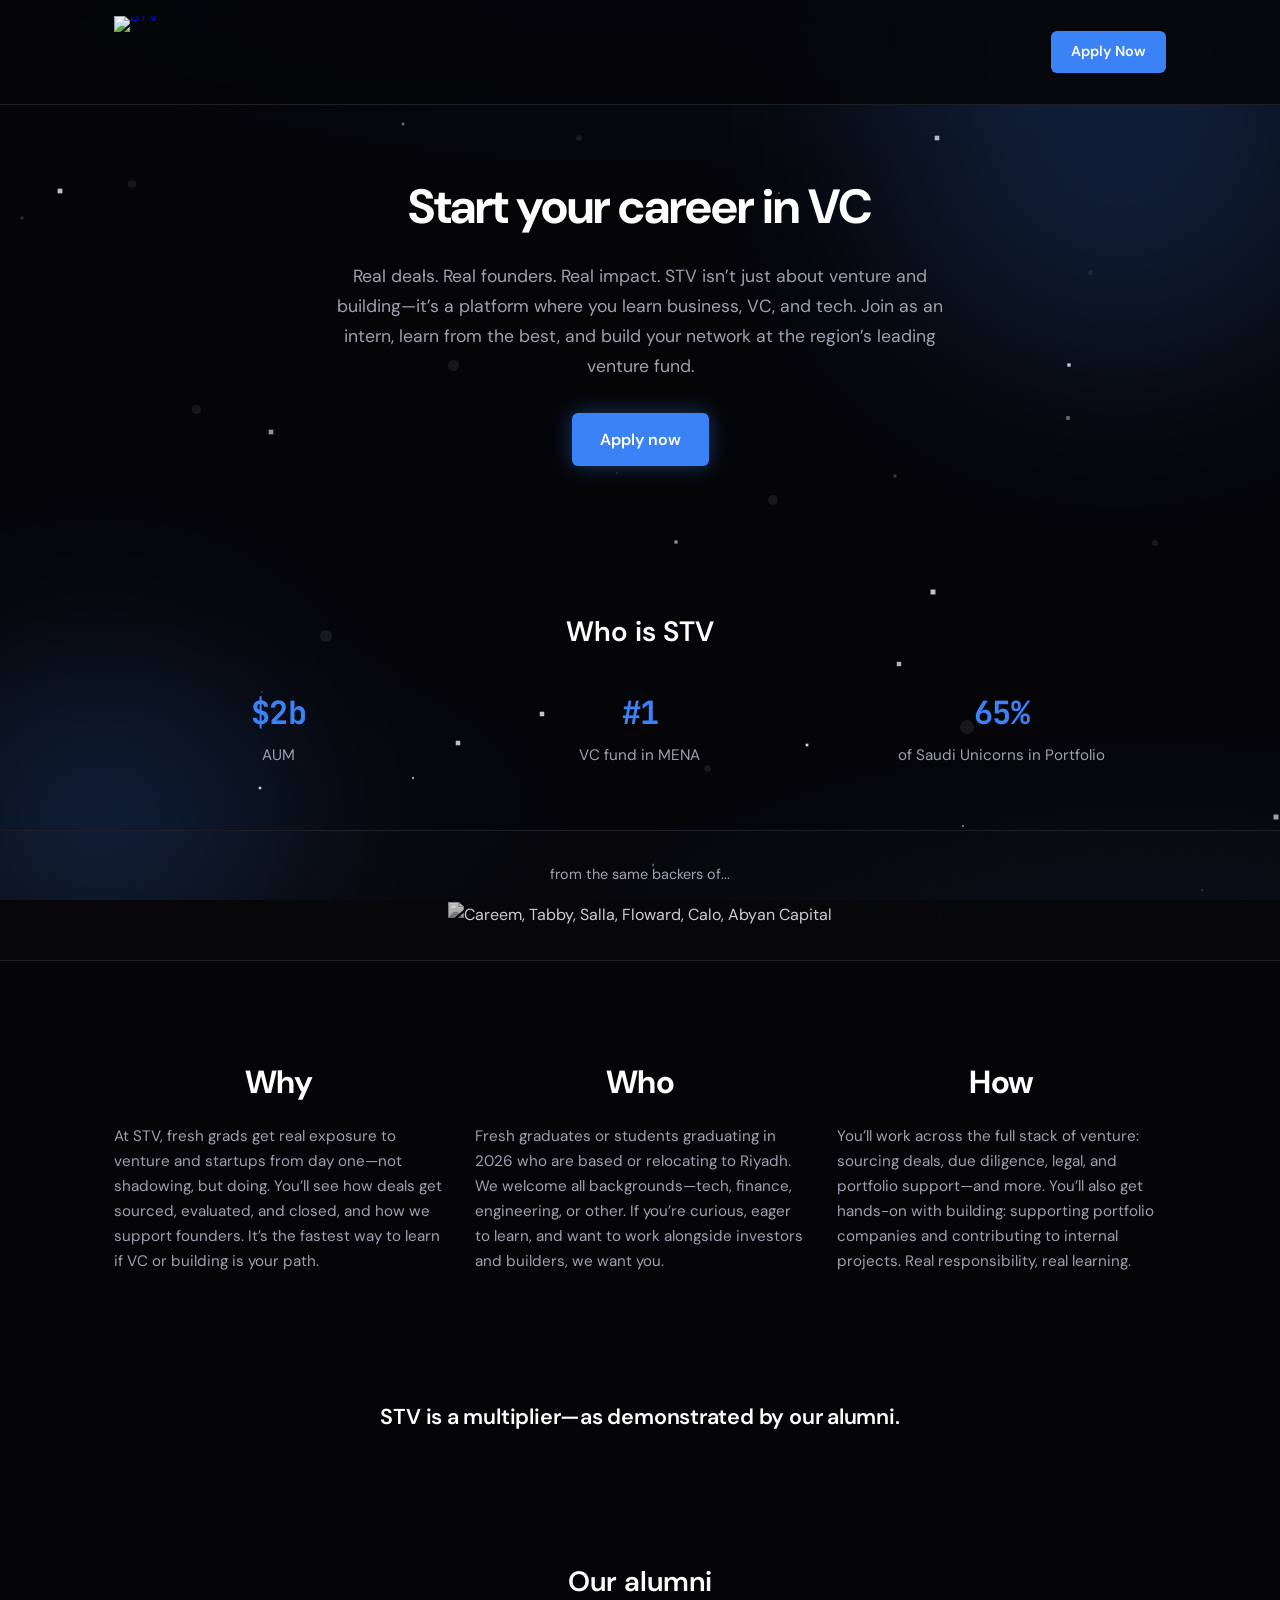
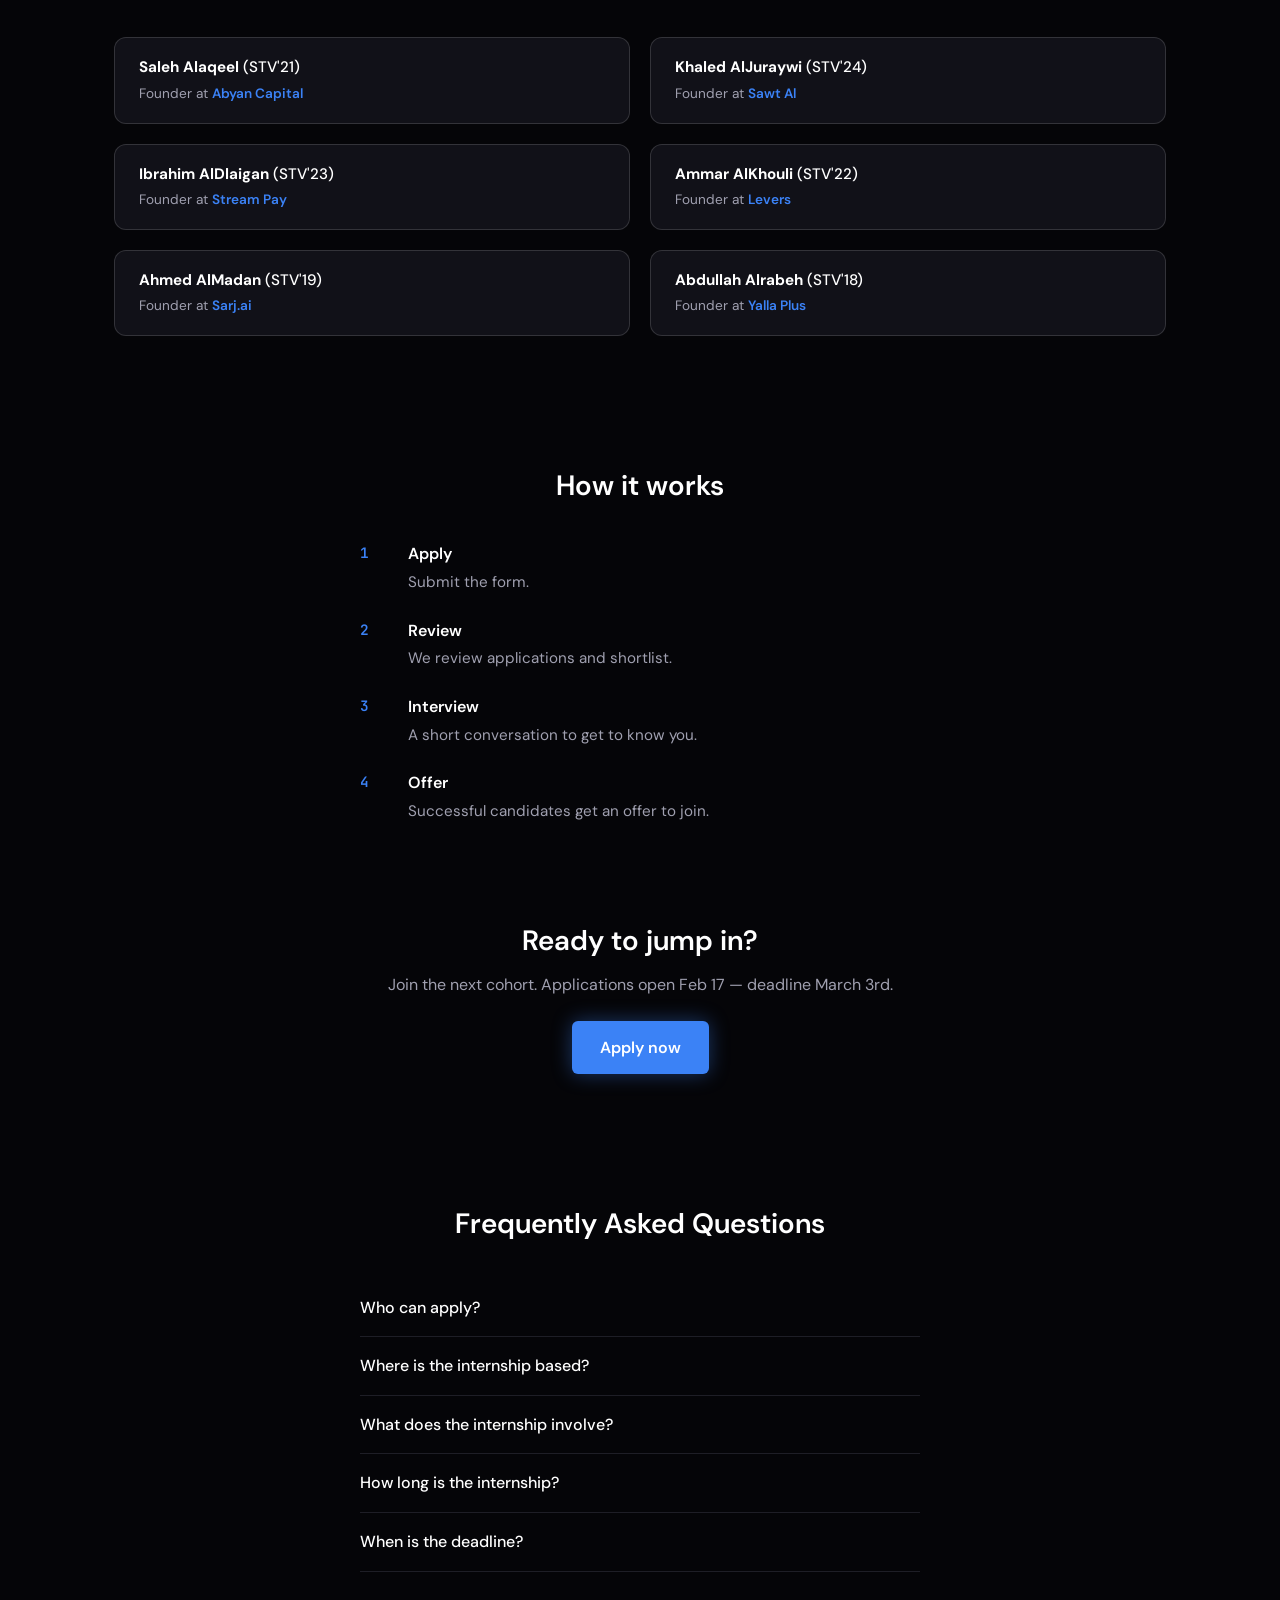
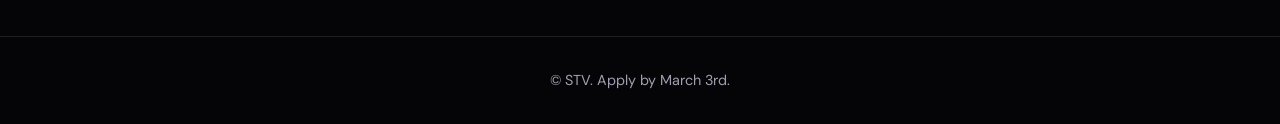
==== index.html @ 13b1a79a "Add files via upload" ====
<!DOCTYPE html>
<html lang="en">
<head>
  <meta charset="UTF-8" />
  <meta name="viewport" content="width=device-width, initial-scale=1.0" />
  <title>STV Internship | Apply Now</title>
  <link rel="preconnect" href="https://fonts.googleapis.com" />
  <link rel="preconnect" href="https://fonts.gstatic.com" crossorigin />
  <link href="https://fonts.googleapis.com/css2?family=DM+Sans:ital,opsz,wght@0,9..40,300;0,9..40,400;0,9..40,500;0,9..40,600;0,9..40,700;1,9..40,400&family=Instrument+Serif:ital@0;1&family=JetBrains+Mono:wght@400;500;600&display=swap" rel="stylesheet" />
  <link rel="stylesheet" href="styles.css" />
</head>
<body>
  <div class="bg-tech" aria-hidden="true">
    <div class="bg-stars" aria-hidden="true"></div>
    <div class="bg-gradient-shift"></div>
    <div class="bg-float" aria-hidden="true">
      <span class="bg-particle"></span>
      <span class="bg-particle"></span>
      <span class="bg-particle"></span>
      <span class="bg-particle"></span>
      <span class="bg-particle"></span>
      <span class="bg-particle"></span>
      <span class="bg-particle"></span>
      <span class="bg-particle"></span>
      <span class="bg-particle"></span>
      <span class="bg-particle"></span>
    </div>
    <div class="bg-glow bg-glow-1"></div>
    <div class="bg-glow bg-glow-2"></div>
  </div>

  <header class="header">
    <div class="container">
      <a href="/" class="logo">
        <img src="assets/logo.png" alt="STV" class="logo-img" />
      </a>
      <a href="https://docs.google.com/forms/d/1zl1nwiatsj6WW4wo2dqx9uAPg2A9zWV1U6yQzz-te5w/edit" target="_blank" rel="noopener noreferrer" class="btn btn-primary">Apply Now</a>
    </div>
  </header>

  <main>
    <section class="hero">
      <div class="container">
        <h1 class="hero-title">Start your career in VC</h1>
        <p class="hero-subtitle">
          Real deals. Real founders. Real impact. STV isn’t just about venture and building—it’s a platform where you learn business, VC, and tech. Join as an intern, learn from the best, and build your network at the region’s leading venture fund.
        </p>
        <div class="hero-cta">
          <a href="https://docs.google.com/forms/d/1zl1nwiatsj6WW4wo2dqx9uAPg2A9zWV1U6yQzz-te5w/edit" target="_blank" rel="noopener noreferrer" class="btn btn-primary btn-lg btn-glow">Apply now</a>
        </div>
      </div>
    </section>

    <section class="who-is-stv section">
      <div class="container">
        <h2 class="section-title">Who is STV</h2>
        <div class="who-is-stv-grid">
          <div class="who-is-stv-item">
            <span class="who-is-stv-value">$2b</span>
            <span class="who-is-stv-label">AUM</span>
          </div>
          <div class="who-is-stv-item">
            <span class="who-is-stv-value">#1</span>
            <span class="who-is-stv-label">VC fund in MENA</span>
          </div>
          <div class="who-is-stv-item">
            <span class="who-is-stv-value">65%</span>
            <span class="who-is-stv-label">of Saudi Unicorns in Portfolio</span>
          </div>
        </div>
      </div>
    </section>

    <section class="backers">
      <div class="backers-noise" aria-hidden="true"></div>
      <div class="container">
        <p class="backers-headline">from the same backers of...</p>
        <div class="backers-logos-wrap">
          <img src="assets/backers-logos.png" alt="Careem, Tabby, Salla, Floward, Calo, Abyan Capital" class="backers-logos-img" />
        </div>
      </div>
    </section>

    <section class="why-who-how section">
      <div class="container">
        <div class="why-who-how-grid">
          <div class="why-who-how-col">
            <h2 class="why-who-how-heading">Why</h2>
            <p class="why-who-how-text">At STV, fresh grads get real exposure to venture and startups from day one—not shadowing, but doing. You’ll see how deals get sourced, evaluated, and closed, and how we support founders. It’s the fastest way to learn if VC or building is your path.</p>
          </div>
          <div class="why-who-how-col">
            <h2 class="why-who-how-heading">Who</h2>
            <p class="why-who-how-text">Fresh graduates or students graduating in 2026 who are based or relocating to Riyadh. We welcome all backgrounds—tech, finance, engineering, or other. If you’re curious, eager to learn, and want to work alongside investors and builders, we want you.</p>
          </div>
          <div class="why-who-how-col">
            <h2 class="why-who-how-heading">How</h2>
            <p class="why-who-how-text">You’ll work across the full stack of venture: sourcing deals, due diligence, legal, and portfolio support—and more. You’ll also get hands-on with building: supporting portfolio companies and contributing to internal projects. Real responsibility, real learning.</p>
          </div>
        </div>
      </div>
    </section>

    <section class="founder-builder section">
      <div class="container">
        <p class="founder-builder-subtitle">STV is a multiplier—as demonstrated by our alumni.</p>
      </div>
    </section>

    <section class="alumni section">
      <div class="container">
        <h2 class="section-title">Our alumni</h2>
        <div class="alumni-grid">
          <article class="alumni-card">
            <div class="alumni-card-right">
              <p class="alumni-name">Saleh Alaqeel <span class="alumni-cohort">(STV'21)</span></p>
              <p class="alumni-role">Founder at <a href="https://www.abyancapital.sa/" target="_blank" rel="noopener noreferrer" class="alumni-company-teal">Abyan Capital</a></p>
            </div>
          </article>
          <article class="alumni-card">
            <div class="alumni-card-right">
              <p class="alumni-name">Khaled AlJuraywi <span class="alumni-cohort">(STV'24)</span></p>
              <p class="alumni-role">Founder at <a href="https://www.sawt.sa/en/" target="_blank" rel="noopener noreferrer" class="alumni-company-teal">Sawt Al</a></p>
            </div>
          </article>
          <article class="alumni-card">
            <div class="alumni-card-right">
              <p class="alumni-name">Ibrahim AlDlaigan <span class="alumni-cohort">(STV'23)</span></p>
              <p class="alumni-role">Founder at <a href="https://streampay.sa/" target="_blank" rel="noopener noreferrer" class="alumni-company-teal">Stream Pay</a></p>
            </div>
          </article>
          <article class="alumni-card">
            <div class="alumni-card-right">
              <p class="alumni-name">Ammar AlKhouli <span class="alumni-cohort">(STV'22)</span></p>
              <p class="alumni-role">Founder at <a href="https://www.uselevers.com/" target="_blank" rel="noopener noreferrer" class="alumni-company-teal">Levers</a></p>
            </div>
          </article>
          <article class="alumni-card">
            <div class="alumni-card-right">
              <p class="alumni-name">Ahmed AlMadan <span class="alumni-cohort">(STV'19)</span></p>
              <p class="alumni-role">Founder at <a href="https://www.sarj.ai/" target="_blank" rel="noopener noreferrer" class="alumni-company-teal">Sarj.ai</a></p>
            </div>
          </article>
          <article class="alumni-card">
            <div class="alumni-card-right">
              <p class="alumni-name">Abdullah Alrabeh <span class="alumni-cohort">(STV'18)</span></p>
              <p class="alumni-role">Founder at <a href="https://www.yallaplus.com/" target="_blank" rel="noopener noreferrer" class="alumni-company-teal">Yalla Plus</a></p>
            </div>
          </article>
        </div>
      </div>
    </section>

    <section class="process section">
      <div class="container">
        <h2 class="section-title">How it works</h2>
        <ol class="process-list">
          <li><h3>Apply</h3><p>Submit the form.</p></li>
          <li><h3>Review</h3><p>We review applications and shortlist.</p></li>
          <li><h3>Interview</h3><p>A short conversation to get to know you.</p></li>
          <li><h3>Offer</h3><p>Successful candidates get an offer to join.</p></li>
        </ol>
        <h3 class="cta-headline">Ready to jump in?</h3>
        <p class="cta-subline">Join the next cohort. Applications open Feb 17 — deadline March 3rd.</p>
        <a href="https://docs.google.com/forms/d/1zl1nwiatsj6WW4wo2dqx9uAPg2A9zWV1U6yQzz-te5w/edit" target="_blank" rel="noopener noreferrer" class="btn btn-primary btn-lg btn-glow" id="apply">Apply now</a>
      </div>
    </section>

    <section class="faq">
      <div class="container">
        <h2 class="section-title">Frequently Asked Questions</h2>
        <div class="faq-list">
          <details class="faq-item">
            <summary>Who can apply?</summary>
            <p>Fresh graduates or students graduating in 2026 who are eager to learn business, VC, and tech. We welcome all backgrounds—tech, finance, engineering, or other—as long as you’re curious and want to learn.</p>
          </details>
          <details class="faq-item">
            <summary>Where is the internship based?</summary>
            <p>Our internship is based in Riyadh. You should be based or willing to relocate to Riyadh for the duration of the internship.</p>
          </details>
          <details class="faq-item">
            <summary>What does the internship involve?</summary>
            <p>You’ll support the investment team with research, due diligence, and portfolio work. You’ll get exposure to how we source deals, evaluate startups, and support founders—with real responsibility and feedback.</p>
          </details>
          <details class="faq-item">
            <summary>How long is the internship?</summary>
            <p>Duration and start dates are discussed during the process. We’ll share more details when we get in touch.</p>
          </details>
          <details class="faq-item">
            <summary>When is the deadline?</summary>
            <p>Applications open February 17th. The deadline is March 3rd (2 weeks from opening). Apply before the deadline to be considered for the next cohort.</p>
          </details>
        </div>
      </div>
    </section>
  </main>

  <footer class="footer">
    <div class="container">
      <p class="footer-text">© STV. Apply by March 3rd.</p>
    </div>
  </footer>
</body>
</html>
---- styles.css ----
/* STV Internship Microsite — match alpha.stv.vc, techy feel */
:root {
  --bg: #050508;
  --bg-soft: #0c0c0f;
  --bg-elevated: #12121a;
  --text: #ffffff;
  --text-muted: #a0a0b0;
  --accent: #3b82f6;
  --accent-hover: #60a5fa;
  --accent-dim: rgba(59, 130, 246, 0.12);
  --border: #1e1e26;
  --radius: 6px;
  --font-sans: "DM Sans", system-ui, sans-serif;
  --font-serif: "Instrument Serif", Georgia, serif;
  --font-mono: "JetBrains Mono", ui-monospace, monospace;
}

*, *::before, *::after { box-sizing: border-box; }
html { scroll-behavior: smooth; }
body {
  margin: 0;
  font-family: var(--font-sans);
  background: var(--bg);
  color: var(--text);
  line-height: 1.6;
  -webkit-font-smoothing: antialiased;
  position: relative;
}

.bg-tech {
  position: fixed;
  inset: 0;
  z-index: -1;
  overflow: hidden;
  background: var(--bg);
}

/* Speckled starfield — subtle white/light gray dots */
.bg-stars {
  position: absolute;
  inset: 0;
  width: 0;
  height: 0;
  top: 0;
  left: 0;
  pointer-events: none;
  box-shadow:
    456px 51px 0 1.98px rgba(255,255,255,0.36),
    571px 209px 0 1.85px rgba(255,255,255,0.78),
    356px 1209px 0 1.34px rgba(255,255,255,0.22),
    895px 476px 0 1.51px rgba(255,255,255,0.22),
    814px 1330px 0 1.9px rgba(255,255,255,0.47),
    653px 865px 0 1.18px rgba(255,255,255,0.3),
    1378px 209px 0 0.69px rgba(255,255,255,0.26),
    1408px 1236px 0 1.03px rgba(255,255,255,0.23),
    1881px 1098px 0 0.75px rgba(255,255,255,0.8),
    322px 1130px 0 1.09px rgba(255,255,255,0.61),
    933px 592px 0 2.47px rgba(255,255,255,0.76),
    413px 778px 0 1.06px rgba(255,255,255,0.61),
    700px 1093px 0 1.96px rgba(255,255,255,0.31),
    899px 664px 0 2.19px rgba(255,255,255,0.7),
    271px 432px 0 2.33px rgba(255,255,255,0.57),
    1076px 1197px 0 1.36px rgba(255,255,255,0.58),
    626px 1285px 0 0.82px rgba(255,255,255,0.64),
    260px 788px 0 1.26px rgba(255,255,255,0.85),
    1202px 890px 0 0.82px rgba(255,255,255,0.2),
    435px 1280px 0 1.1px rgba(255,255,255,0.62),
    458px 743px 0 2.26px rgba(255,255,255,0.74),
    676px 542px 0 1.56px rgba(255,255,255,0.59),
    1276px 817px 0 2.49px rgba(255,255,255,0.62),
    262px 692px 0 0.54px rgba(255,255,255,0.56),
    937px 138px 0 2.31px rgba(255,255,255,0.76),
    877px 1104px 0 0.76px rgba(255,255,255,0.81),
    779px 193px 0 0.69px rgba(255,255,255,0.48),
    403px 124px 0 1.31px rgba(255,255,255,0.42),
    308px 907px 0 2.12px rgba(255,255,255,0.76),
    60px 191px 0 2.35px rgba(255,255,255,0.75),
    1599px 543px 0 2.35px rgba(255,255,255,0.71),
    239px 1186px 0 1.97px rgba(255,255,255,0.24),
    963px 826px 0 0.74px rgba(255,255,255,0.78),
    1068px 418px 0 1.84px rgba(255,255,255,0.4),
    1872px 647px 0 2.36px rgba(255,255,255,0.81),
    542px 714px 0 2.26px rgba(255,255,255,0.77),
    424px 275px 0 1.03px rgba(255,255,255,0.78),
    1069px 365px 0 1.66px rgba(255,255,255,0.84),
    807px 745px 0 1.36px rgba(255,255,255,0.82),
    1230px 1038px 0 1.12px rgba(255,255,255,0.47),
    298px 932px 0 0.98px rgba(180,185,200,0.37),
    22px 218px 0 1.49px rgba(180,185,200,0.23),
    497px 934px 0 0.59px rgba(180,185,200,0.31),
    1135px 1067px 0 1.08px rgba(180,185,200,0.23),
    617px 473px 0 0.94px rgba(180,185,200,0.2),
    903px 999px 0 0.71px rgba(180,185,200,0.3),
    866px 931px 0 0.86px rgba(180,185,200,0.42);
}

.bg-gradient-shift {
  position: absolute;
  inset: 0;
  background: radial-gradient(ellipse 140% 90% at 50% -20%, rgba(59, 130, 246, 0.12) 0%, transparent 45%),
              radial-gradient(ellipse 100% 60% at 90% 110%, rgba(59, 130, 246, 0.08) 0%, transparent 50%),
              radial-gradient(ellipse 80% 50% at 10% 90%, rgba(59, 130, 246, 0.05) 0%, transparent 45%);
  animation: gradientShift 12s ease-in-out infinite alternate;
}
@keyframes gradientShift {
  0% { opacity: 1; transform: scale(1); }
  100% { opacity: 0.85; transform: scale(1.05); }
}

.bg-float {
  position: absolute;
  inset: 0;
  overflow: hidden;
  pointer-events: none;
}
.bg-particle {
  position: absolute;
  border-radius: 50%;
  background: rgba(255, 255, 255, 0.08);
  animation: floatParticle 25s ease-in-out infinite;
}
.bg-particle:nth-child(1) { width: 8px; height: 8px; left: 10%; top: 20%; animation-duration: 22s; }
.bg-particle:nth-child(2) { width: 12px; height: 12px; left: 25%; top: 70%; animation-duration: 28s; animation-delay: -5s; }
.bg-particle:nth-child(3) { width: 6px; height: 6px; left: 45%; top: 15%; animation-duration: 24s; animation-delay: -10s; }
.bg-particle:nth-child(4) { width: 10px; height: 10px; left: 60%; top: 55%; animation-duration: 26s; animation-delay: -2s; }
.bg-particle:nth-child(5) { width: 14px; height: 14px; left: 75%; top: 80%; animation-duration: 30s; animation-delay: -8s; }
.bg-particle:nth-child(6) { width: 5px; height: 5px; left: 85%; top: 30%; animation-duration: 20s; animation-delay: -12s; }
.bg-particle:nth-child(7) { width: 9px; height: 9px; left: 15%; top: 45%; animation-duration: 27s; animation-delay: -4s; }
.bg-particle:nth-child(8) { width: 7px; height: 7px; left: 55%; top: 85%; animation-duration: 23s; animation-delay: -7s; }
.bg-particle:nth-child(9) { width: 11px; height: 11px; left: 35%; top: 40%; animation-duration: 29s; animation-delay: -15s; }
.bg-particle:nth-child(10) { width: 6px; height: 6px; left: 90%; top: 60%; animation-duration: 21s; animation-delay: -3s; }
@keyframes floatParticle {
  0%, 100% { transform: translate(0, 0) scale(1); opacity: 0.08; }
  25% { transform: translate(30px, -40px) scale(1.1); opacity: 0.12; }
  50% { transform: translate(-20px, 25px) scale(0.95); opacity: 0.06; }
  75% { transform: translate(15px, 35px) scale(1.05); opacity: 0.1; }
}

.bg-glow {
  position: absolute;
  border-radius: 50%;
  filter: blur(100px);
  animation: float 18s ease-in-out infinite, glowPulse 6s ease-in-out infinite;
}
.bg-glow-1 {
  width: 480px;
  height: 480px;
  background: var(--accent);
  top: -120px;
  right: -80px;
  opacity: 0.2;
}
.bg-glow-2 {
  width: 320px;
  height: 320px;
  background: var(--accent);
  bottom: -80px;
  left: -60px;
  animation-delay: -8s, -3s;
  opacity: 0.18;
}
@keyframes float {
  0%, 100% { transform: translate(0, 0) scale(1); }
  33% { transform: translate(-30px, -20px) scale(1.06); }
  66% { transform: translate(20px, -40px) scale(1.04); }
}
@keyframes glowPulse {
  0%, 100% { opacity: 0.18; }
  50% { opacity: 0.28; }
}

.container {
  width: 100%;
  max-width: 1100px;
  margin: 0 auto;
  padding: 0 1.5rem;
}

.header {
  position: sticky;
  top: 0;
  z-index: 100;
  background: rgba(5, 5, 8, 0.85);
  backdrop-filter: blur(12px);
  -webkit-backdrop-filter: blur(12px);
  border-bottom: 1px solid var(--border);
}
.header .container {
  display: flex;
  align-items: center;
  justify-content: space-between;
  padding-top: 1rem;
  padding-bottom: 1rem;
}
.logo { display: inline-block; text-decoration: none; line-height: 0; }
.logo-img { display: block; height: 72px; width: auto; object-fit: contain; }

.btn {
  display: inline-block;
  padding: 0.6rem 1.25rem;
  font-family: var(--font-sans);
  font-size: 0.9rem;
  font-weight: 600;
  text-decoration: none;
  border-radius: var(--radius);
  transition: background 0.2s, color 0.2s;
  border: none;
  cursor: pointer;
}
.btn-primary {
  background: var(--accent);
  color: #ffffff;
}
.btn-primary:hover { background: var(--accent-hover); }
.btn-lg { padding: 0.85rem 1.75rem; font-size: 1rem; }
.btn-glow { box-shadow: 0 0 20px rgba(59, 130, 246, 0.4); }

.hero {
  padding: 4rem 0 5rem;
  text-align: center;
}
.hero-title {
  font-size: clamp(2rem, 5vw, 3rem);
  font-weight: 700;
  margin: 0 0 1rem;
  letter-spacing: -0.02em;
}
.hero-subtitle {
  font-size: 1.1rem;
  color: var(--text-muted);
  max-width: 640px;
  margin: 0 auto 2rem;
  line-height: 1.7;
}
.hero-cta { margin-top: 1.5rem; }

.backers {
  padding: 2rem 0;
  text-align: center;
  border-top: 1px solid var(--border);
  border-bottom: 1px solid var(--border);
  position: relative;
}
.backers-noise {
  position: absolute;
  inset: 0;
  opacity: 0.03;
  pointer-events: none;
  background: url("data:image/svg+xml,%3Csvg viewBox='0 0 256 256' xmlns='http://www.w3.org/2000/svg'%3E%3Cfilter id='n'%3E%3CfeTurbulence type='fractalNoise' baseFrequency='0.9' numOctaves='4' stitchTiles='stitch'/%3E%3C/filter%3E%3Crect width='100%25' height='100%25' filter='url(%23n)'/%3E%3C/svg%3E");
}
.backers-headline {
  font-size: 0.9rem;
  color: var(--text-muted);
  text-transform: lowercase;
  margin: 0 0 1rem;
}
.backers-logos-wrap { margin: 0 auto; position: relative; z-index: 1; }
.backers-logos-img {
  max-width: 100%;
  height: auto;
  max-height: 48px;
  object-fit: contain;
  filter: grayscale(1) opacity(0.8);
}

/* Who is STV — stats strip */
.who-is-stv-grid {
  display: grid;
  grid-template-columns: repeat(3, 1fr);
  gap: 2rem;
  margin-top: 2rem;
  text-align: center;
}
@media (max-width: 640px) {
  .who-is-stv-grid { grid-template-columns: 1fr; gap: 1.5rem; }
}
.who-is-stv-item {
  display: flex;
  flex-direction: column;
  gap: 0.5rem;
}
.who-is-stv-value {
  font-family: var(--font-mono);
  font-size: 2rem;
  font-weight: 700;
  color: var(--accent);
  letter-spacing: -0.02em;
}
.who-is-stv-label {
  font-size: 0.95rem;
  color: var(--text-muted);
  line-height: 1.3;
}

.section { padding: 4rem 0; }
.section-title {
  font-size: 1.75rem;
  font-weight: 600;
  margin: 0 0 2rem;
  text-align: center;
}
.process-list {
  max-width: 560px;
  margin: 0 auto 2rem;
  padding: 0;
  list-style: none;
  text-align: left;
  counter-reset: step;
}
.process-list li {
  margin-bottom: 1.5rem;
  padding-left: 3rem;
  position: relative;
  counter-increment: step;
}
.process-list li::before {
  content: counter(step);
  position: absolute;
  left: 0;
  top: 0;
  font-family: var(--font-mono);
  font-weight: 600;
  font-size: 0.9rem;
  color: var(--accent);
}
.process-list li h3 {
  margin: 0 0 0.25rem;
  font-size: 1rem;
  font-weight: 600;
  color: var(--text);
}
.process-list li p {
  margin: 0;
  font-size: 0.95rem;
  color: var(--text-muted);
  line-height: 1.5;
}
.process .container { text-align: center; }

.section-lead {
  max-width: 640px;
  margin: 0 auto;
  text-align: center;
  color: var(--text-muted);
  font-size: 1.05rem;
  line-height: 1.7;
}

.benefits-grid {
  display: grid;
  grid-template-columns: repeat(auto-fit, minmax(280px, 1fr));
  gap: 1.25rem;
  margin-top: 2rem;
}
.benefit-card {
  background: var(--bg-elevated);
  border: 1px solid var(--border);
  border-radius: var(--radius);
  padding: 1.5rem;
}
.benefit-card h3 {
  margin: 0 0 0.5rem;
  font-size: 1rem;
  font-weight: 600;
  color: var(--text);
}
.benefit-card p {
  margin: 0;
  font-size: 0.9rem;
  color: var(--text-muted);
  line-height: 1.5;
}

.numbers-grid {
  display: grid;
  grid-template-columns: repeat(auto-fit, minmax(160px, 1fr));
  gap: 2rem;
  margin-top: 2rem;
  text-align: center;
}
.number-item {
  display: flex;
  flex-direction: column;
  gap: 0.5rem;
}
.number-value {
  font-family: var(--font-mono);
  font-size: 1.75rem;
  font-weight: 600;
  color: var(--accent);
}
.number-label {
  font-size: 0.9rem;
  color: var(--text-muted);
}

/* Why / Who / How — three columns */
.why-who-how-grid {
  display: grid;
  grid-template-columns: repeat(3, 1fr);
  gap: 2rem;
  margin-top: 2rem;
}
@media (max-width: 768px) {
  .why-who-how-grid { grid-template-columns: 1fr; }
}
.why-who-how-col {
  text-align: left;
}
.why-who-how-heading {
  font-size: 2rem;
  font-weight: 700;
  color: var(--text);
  margin: 0 0 1rem;
  text-align: center;
  letter-spacing: -0.02em;
}
.why-who-how-text {
  margin: 0;
  font-size: 0.95rem;
  line-height: 1.65;
  color: var(--text-muted);
}

.founder-builder-subtitle {
  text-align: center;
  font-size: 1.35rem;
  font-weight: 600;
  color: var(--text);
  font-family: var(--font-sans);
  margin: 0;
  max-width: 560px;
  margin-left: auto;
  margin-right: auto;
  letter-spacing: -0.01em;
  line-height: 1.4;
}

/* Alumni cards — split layout: company left, name + role right */
.alumni-grid {
  display: grid;
  grid-template-columns: repeat(2, 1fr);
  gap: 1.25rem;
  margin-top: 2rem;
}
@media (max-width: 640px) {
  .alumni-grid { grid-template-columns: 1fr; }
}
.alumni-card {
  background: rgba(18, 18, 26, 0.95);
  border: 1px solid rgba(255, 255, 255, 0.14);
  border-radius: 12px;
  overflow: hidden;
}
.alumni-card-right {
  padding: 1.25rem 1.5rem;
  display: flex;
  flex-direction: column;
  justify-content: center;
}
.alumni-name {
  margin: 0 0 0.35rem;
  font-size: 0.95rem;
  font-weight: 700;
  color: var(--text);
  line-height: 1.3;
}
.alumni-cohort {
  font-weight: 500;
}
.alumni-role {
  margin: 0;
  font-size: 0.85rem;
  color: var(--text-muted);
  line-height: 1.4;
}
.alumni-company-teal {
  color: var(--accent);
  font-weight: 600;
  text-decoration: none;
}
.alumni-company-teal:hover {
  text-decoration: underline;
}

.cta-section {
  padding: 4rem 0;
  text-align: center;
}
.cta-headline { font-size: 1.75rem; font-weight: 600; margin: 0 0 0.5rem; }
.process .cta-headline { margin-top: 6rem; }
.cta-subline { color: var(--text-muted); margin: 0 0 1.5rem; }

.faq { padding: 4rem 0; }
.faq-list { max-width: 560px; margin: 0 auto; }
.faq-item {
  border-bottom: 1px solid var(--border);
}
.faq-item summary {
  padding: 1rem 0;
  cursor: pointer;
  font-weight: 500;
  list-style: none;
}
.faq-item summary::-webkit-details-marker { display: none; }
.faq-item p {
  padding-bottom: 1rem;
  color: var(--text-muted);
  margin: 0;
  font-size: 0.95rem;
}

.footer {
  padding: 2rem 0;
  border-top: 1px solid var(--border);
  text-align: center;
}
.footer-text {
  margin: 0;
  font-size: 0.9rem;
  color: var(--text-muted);
}
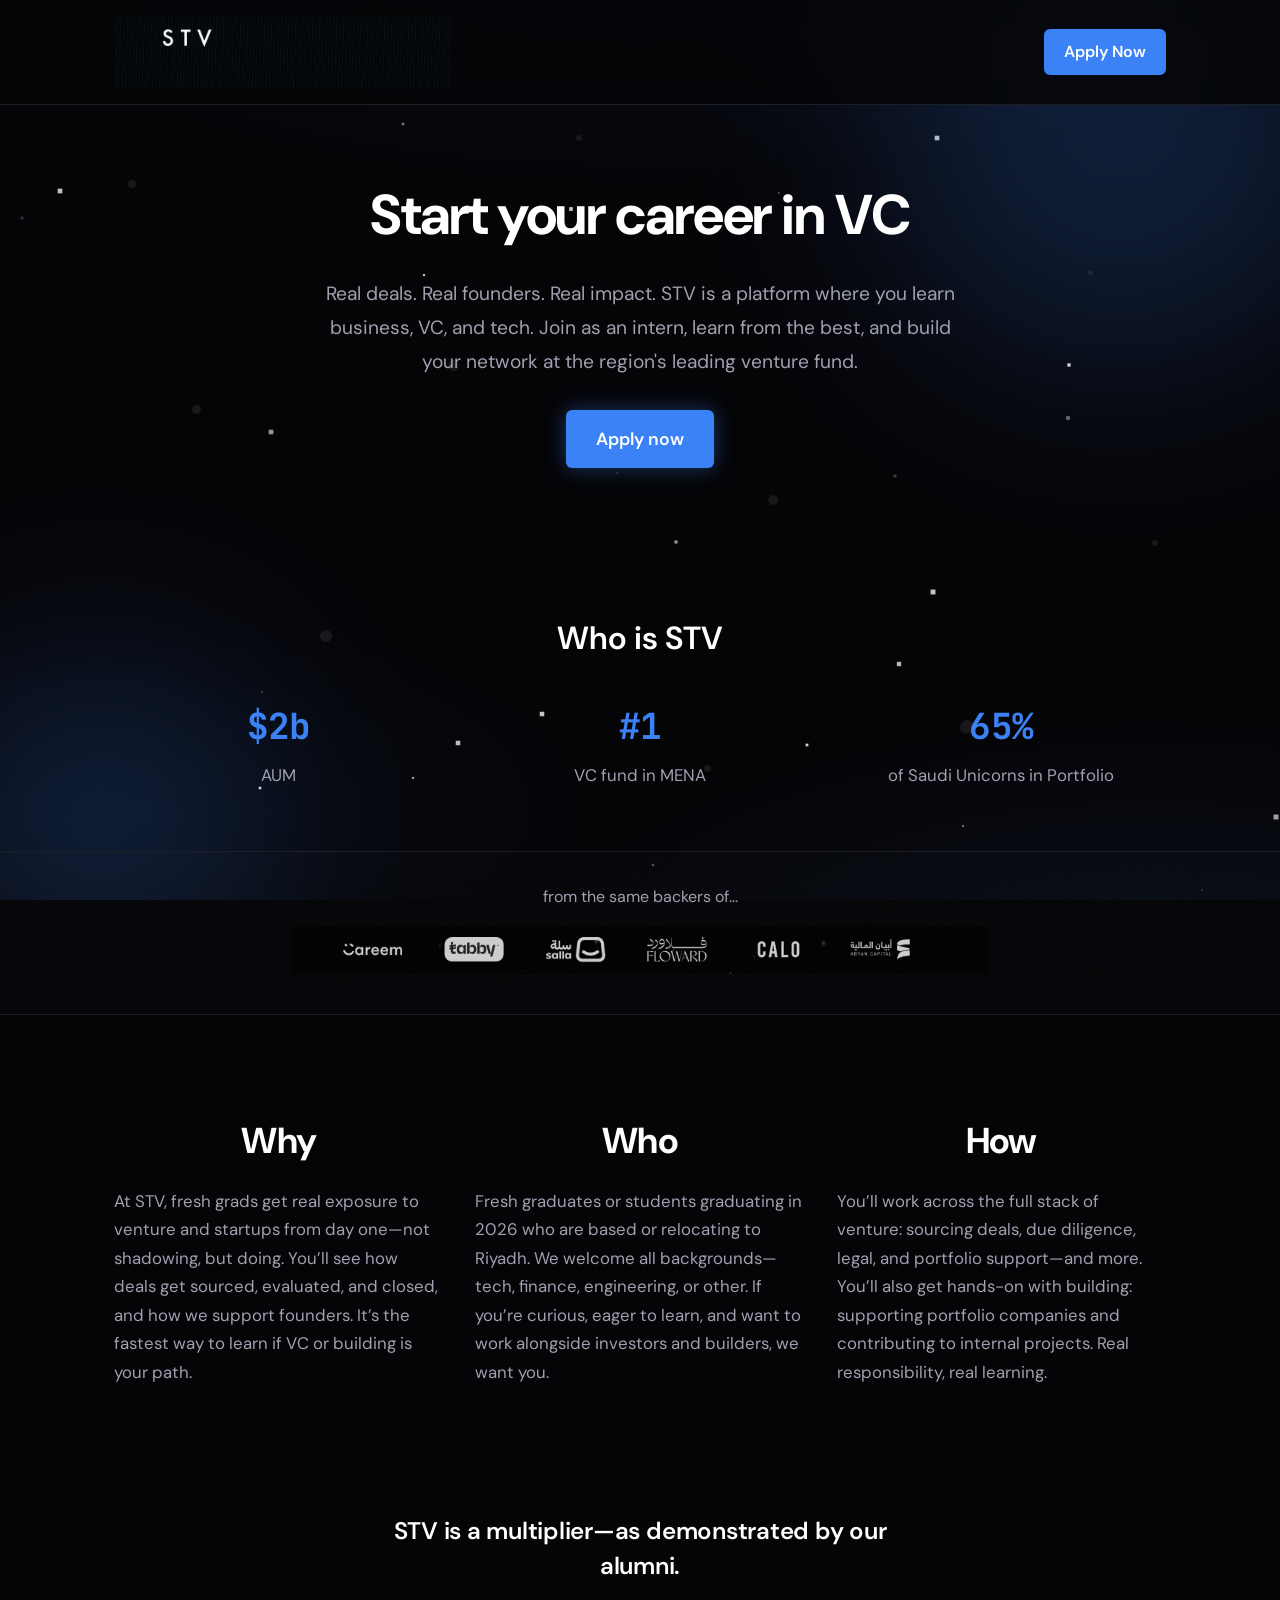
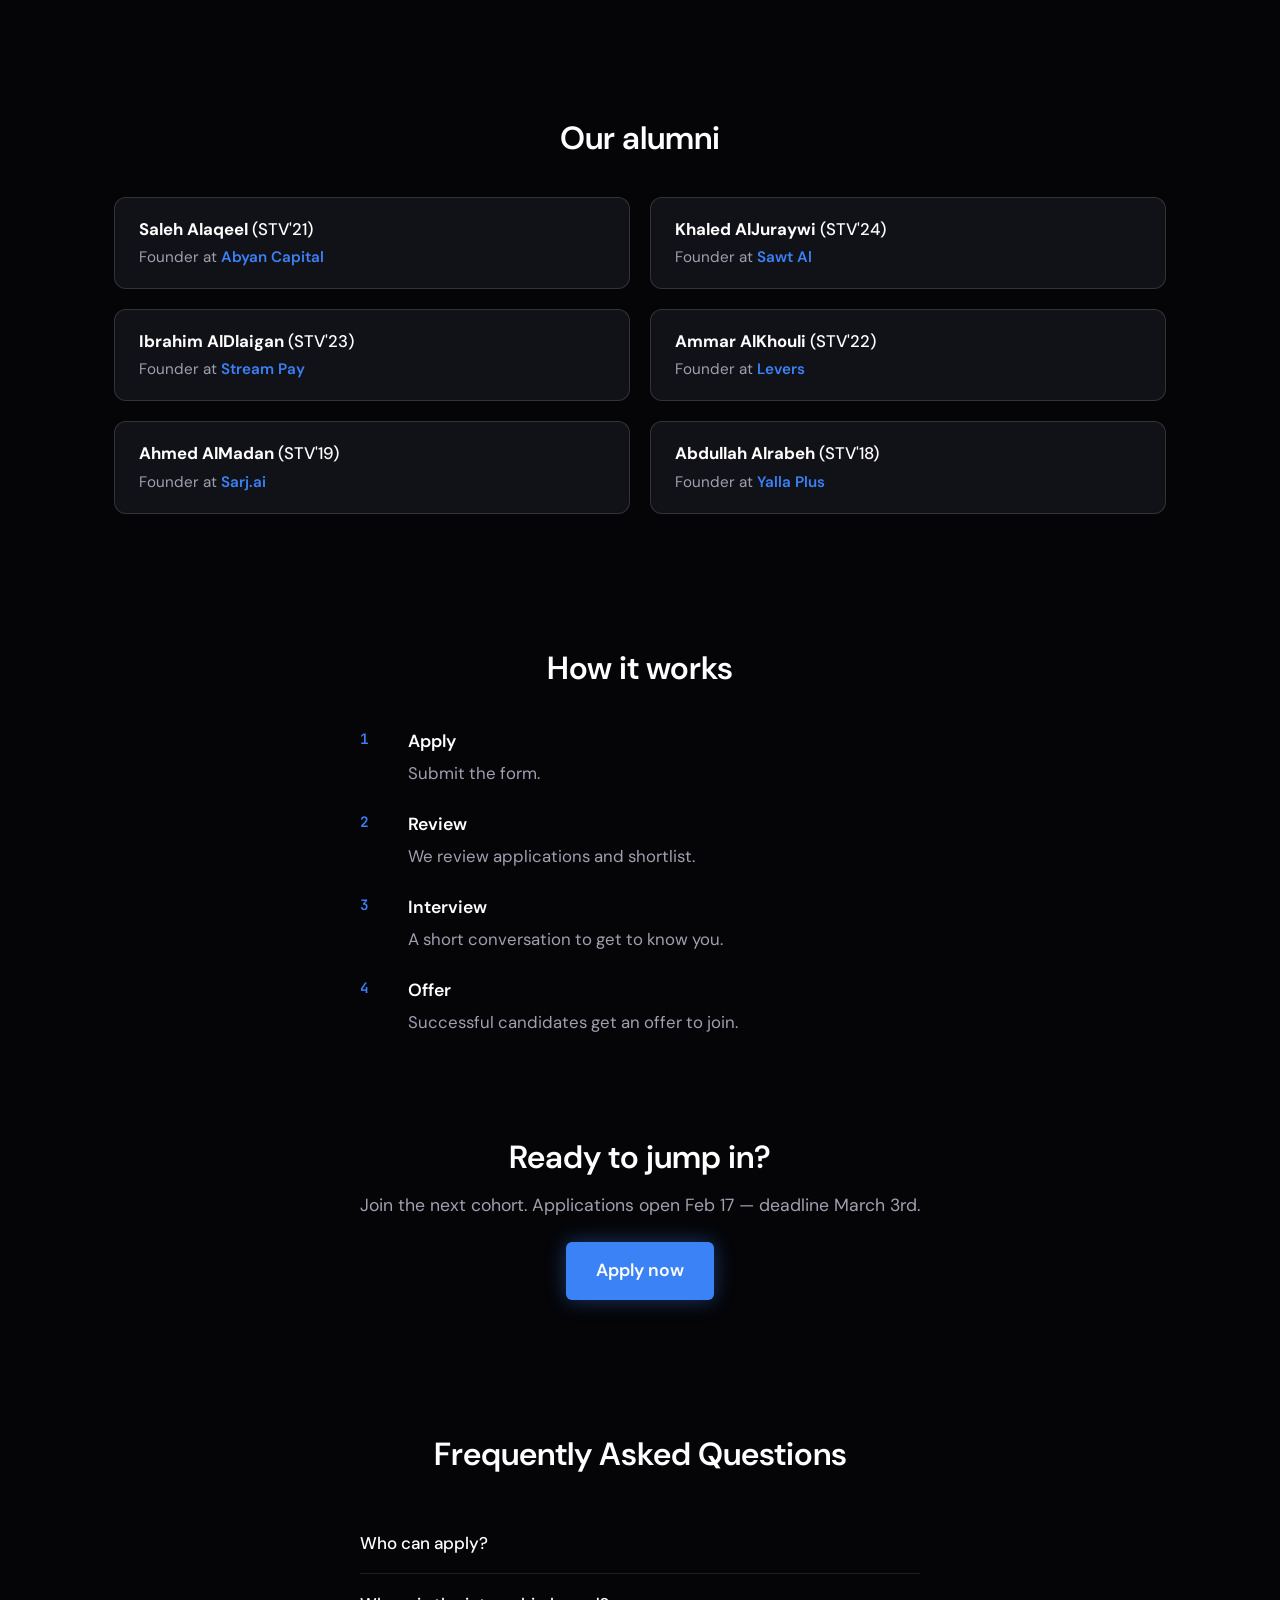
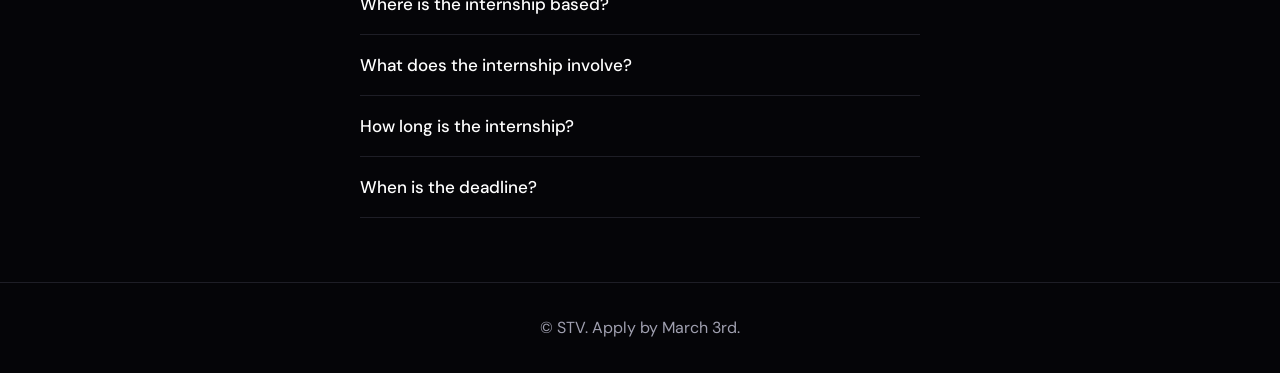
==== commit 97807faf: "Add files via upload" ====
--- a/index.html
+++ b/index.html
@@ -43,7 +43,7 @@
       <div class="container">
         <h1 class="hero-title">Start your career in VC</h1>
         <p class="hero-subtitle">
-          Real deals. Real founders. Real impact. STV isn’t just about venture and building—it’s a platform where you learn business, VC, and tech. Join as an intern, learn from the best, and build your network at the region’s leading venture fund.
+          Real deals. Real founders. Real impact. STV is a platform where you learn business, VC, and tech. Join as an intern, learn from the best, and build your network at the region's leading venture fund.
         </p>
         <div class="hero-cta">
           <a href="https://docs.google.com/forms/d/1zl1nwiatsj6WW4wo2dqx9uAPg2A9zWV1U6yQzz-te5w/edit" target="_blank" rel="noopener noreferrer" class="btn btn-primary btn-lg btn-glow">Apply now</a>
--- a/styles.css
+++ b/styles.css
@@ -20,9 +20,10 @@
 body {
   margin: 0;
   font-family: var(--font-sans);
+  font-size: 1.0625rem;
   background: var(--bg);
   color: var(--text);
-  line-height: 1.6;
+  line-height: 1.65;
   -webkit-font-smoothing: antialiased;
   position: relative;
 }
@@ -199,7 +200,7 @@
   display: inline-block;
   padding: 0.6rem 1.25rem;
   font-family: var(--font-sans);
-  font-size: 0.9rem;
+  font-size: 1rem;
   font-weight: 600;
   text-decoration: none;
   border-radius: var(--radius);
@@ -212,7 +213,7 @@
   color: #ffffff;
 }
 .btn-primary:hover { background: var(--accent-hover); }
-.btn-lg { padding: 0.85rem 1.75rem; font-size: 1rem; }
+.btn-lg { padding: 0.9rem 1.85rem; font-size: 1.1rem; }
 .btn-glow { box-shadow: 0 0 20px rgba(59, 130, 246, 0.4); }
 
 .hero {
@@ -220,17 +221,17 @@
   text-align: center;
 }
 .hero-title {
-  font-size: clamp(2rem, 5vw, 3rem);
+  font-size: clamp(2.25rem, 5.5vw, 3.5rem);
   font-weight: 700;
   margin: 0 0 1rem;
   letter-spacing: -0.02em;
 }
 .hero-subtitle {
-  font-size: 1.1rem;
+  font-size: 1.2rem;
   color: var(--text-muted);
   max-width: 640px;
   margin: 0 auto 2rem;
-  line-height: 1.7;
+  line-height: 1.75;
 }
 .hero-cta { margin-top: 1.5rem; }
 
@@ -249,7 +250,7 @@
   background: url("data:image/svg+xml,%3Csvg viewBox='0 0 256 256' xmlns='http://www.w3.org/2000/svg'%3E%3Cfilter id='n'%3E%3CfeTurbulence type='fractalNoise' baseFrequency='0.9' numOctaves='4' stitchTiles='stitch'/%3E%3C/filter%3E%3Crect width='100%25' height='100%25' filter='url(%23n)'/%3E%3C/svg%3E");
 }
 .backers-headline {
-  font-size: 0.9rem;
+  font-size: 1rem;
   color: var(--text-muted);
   text-transform: lowercase;
   margin: 0 0 1rem;
@@ -281,20 +282,20 @@
 }
 .who-is-stv-value {
   font-family: var(--font-mono);
-  font-size: 2rem;
+  font-size: 2.25rem;
   font-weight: 700;
   color: var(--accent);
   letter-spacing: -0.02em;
 }
 .who-is-stv-label {
-  font-size: 0.95rem;
-  color: var(--text-muted);
-  line-height: 1.3;
+  font-size: 1.05rem;
+  color: var(--text-muted);
+  line-height: 1.35;
 }
 
 .section { padding: 4rem 0; }
 .section-title {
-  font-size: 1.75rem;
+  font-size: 2rem;
   font-weight: 600;
   margin: 0 0 2rem;
   text-align: center;
@@ -325,15 +326,15 @@
 }
 .process-list li h3 {
   margin: 0 0 0.25rem;
-  font-size: 1rem;
+  font-size: 1.1rem;
   font-weight: 600;
   color: var(--text);
 }
 .process-list li p {
   margin: 0;
-  font-size: 0.95rem;
-  color: var(--text-muted);
-  line-height: 1.5;
+  font-size: 1.05rem;
+  color: var(--text-muted);
+  line-height: 1.55;
 }
 .process .container { text-align: center; }
 
@@ -360,15 +361,15 @@
 }
 .benefit-card h3 {
   margin: 0 0 0.5rem;
+  font-size: 1.1rem;
+  font-weight: 600;
+  color: var(--text);
+}
+.benefit-card p {
+  margin: 0;
   font-size: 1rem;
-  font-weight: 600;
-  color: var(--text);
-}
-.benefit-card p {
-  margin: 0;
-  font-size: 0.9rem;
-  color: var(--text-muted);
-  line-height: 1.5;
+  color: var(--text-muted);
+  line-height: 1.55;
 }
 
 .numbers-grid {
@@ -385,12 +386,12 @@
 }
 .number-value {
   font-family: var(--font-mono);
-  font-size: 1.75rem;
+  font-size: 2rem;
   font-weight: 600;
   color: var(--accent);
 }
 .number-label {
-  font-size: 0.9rem;
+  font-size: 1rem;
   color: var(--text-muted);
 }
 
@@ -408,7 +409,7 @@
   text-align: left;
 }
 .why-who-how-heading {
-  font-size: 2rem;
+  font-size: 2.25rem;
   font-weight: 700;
   color: var(--text);
   margin: 0 0 1rem;
@@ -417,14 +418,14 @@
 }
 .why-who-how-text {
   margin: 0;
-  font-size: 0.95rem;
-  line-height: 1.65;
+  font-size: 1.05rem;
+  line-height: 1.7;
   color: var(--text-muted);
 }
 
 .founder-builder-subtitle {
   text-align: center;
-  font-size: 1.35rem;
+  font-size: 1.5rem;
   font-weight: 600;
   color: var(--text);
   font-family: var(--font-sans);
@@ -433,7 +434,7 @@
   margin-left: auto;
   margin-right: auto;
   letter-spacing: -0.01em;
-  line-height: 1.4;
+  line-height: 1.45;
 }
 
 /* Alumni cards — split layout: company left, name + role right */
@@ -460,19 +461,19 @@
 }
 .alumni-name {
   margin: 0 0 0.35rem;
-  font-size: 0.95rem;
+  font-size: 1.05rem;
   font-weight: 700;
   color: var(--text);
-  line-height: 1.3;
+  line-height: 1.35;
 }
 .alumni-cohort {
   font-weight: 500;
 }
 .alumni-role {
   margin: 0;
-  font-size: 0.85rem;
-  color: var(--text-muted);
-  line-height: 1.4;
+  font-size: 0.95rem;
+  color: var(--text-muted);
+  line-height: 1.45;
 }
 .alumni-company-teal {
   color: var(--accent);
@@ -487,9 +488,9 @@
   padding: 4rem 0;
   text-align: center;
 }
-.cta-headline { font-size: 1.75rem; font-weight: 600; margin: 0 0 0.5rem; }
+.cta-headline { font-size: 2rem; font-weight: 600; margin: 0 0 0.5rem; }
 .process .cta-headline { margin-top: 6rem; }
-.cta-subline { color: var(--text-muted); margin: 0 0 1.5rem; }
+.cta-subline { font-size: 1.1rem; color: var(--text-muted); margin: 0 0 1.5rem; line-height: 1.5; }
 
 .faq { padding: 4rem 0; }
 .faq-list { max-width: 560px; margin: 0 auto; }
@@ -507,7 +508,8 @@
   padding-bottom: 1rem;
   color: var(--text-muted);
   margin: 0;
-  font-size: 0.95rem;
+  font-size: 1.05rem;
+  line-height: 1.6;
 }
 
 .footer {
@@ -517,6 +519,6 @@
 }
 .footer-text {
   margin: 0;
-  font-size: 0.9rem;
-  color: var(--text-muted);
-}
+  font-size: 1rem;
+  color: var(--text-muted);
+}
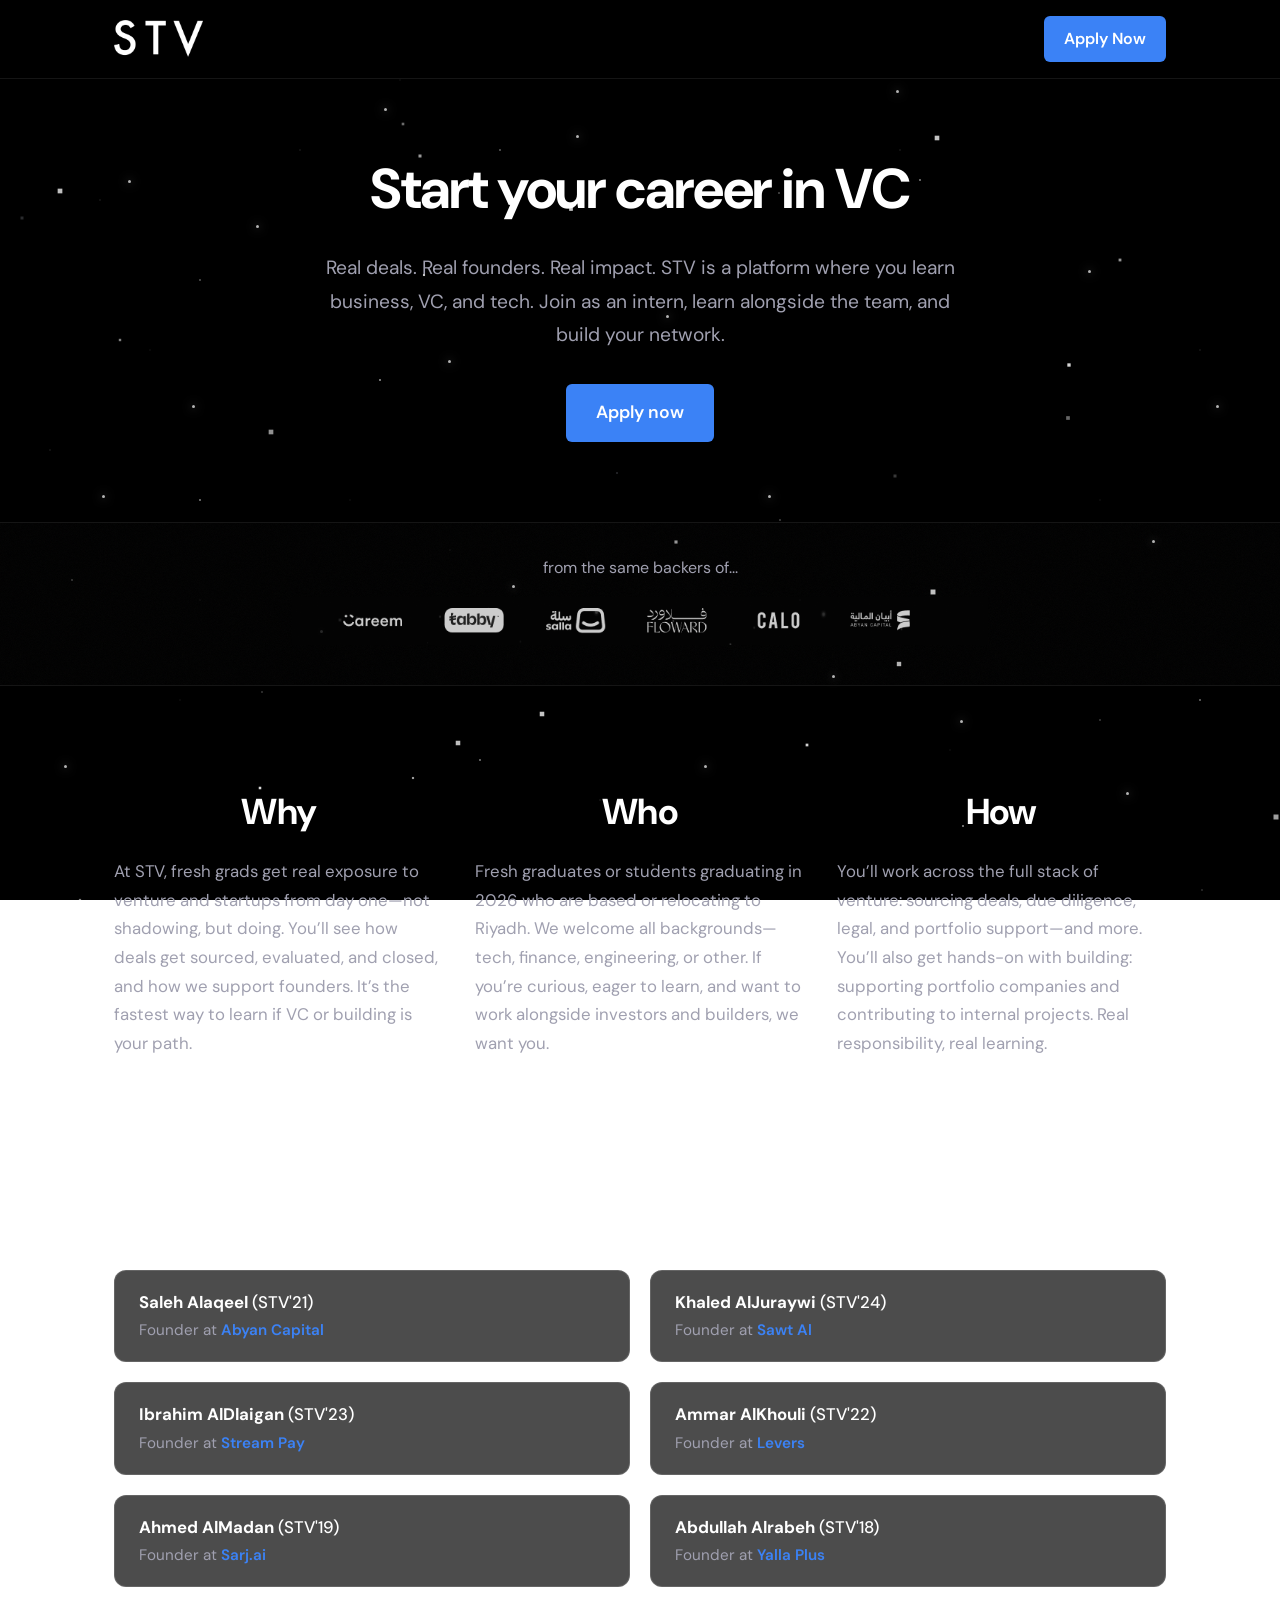
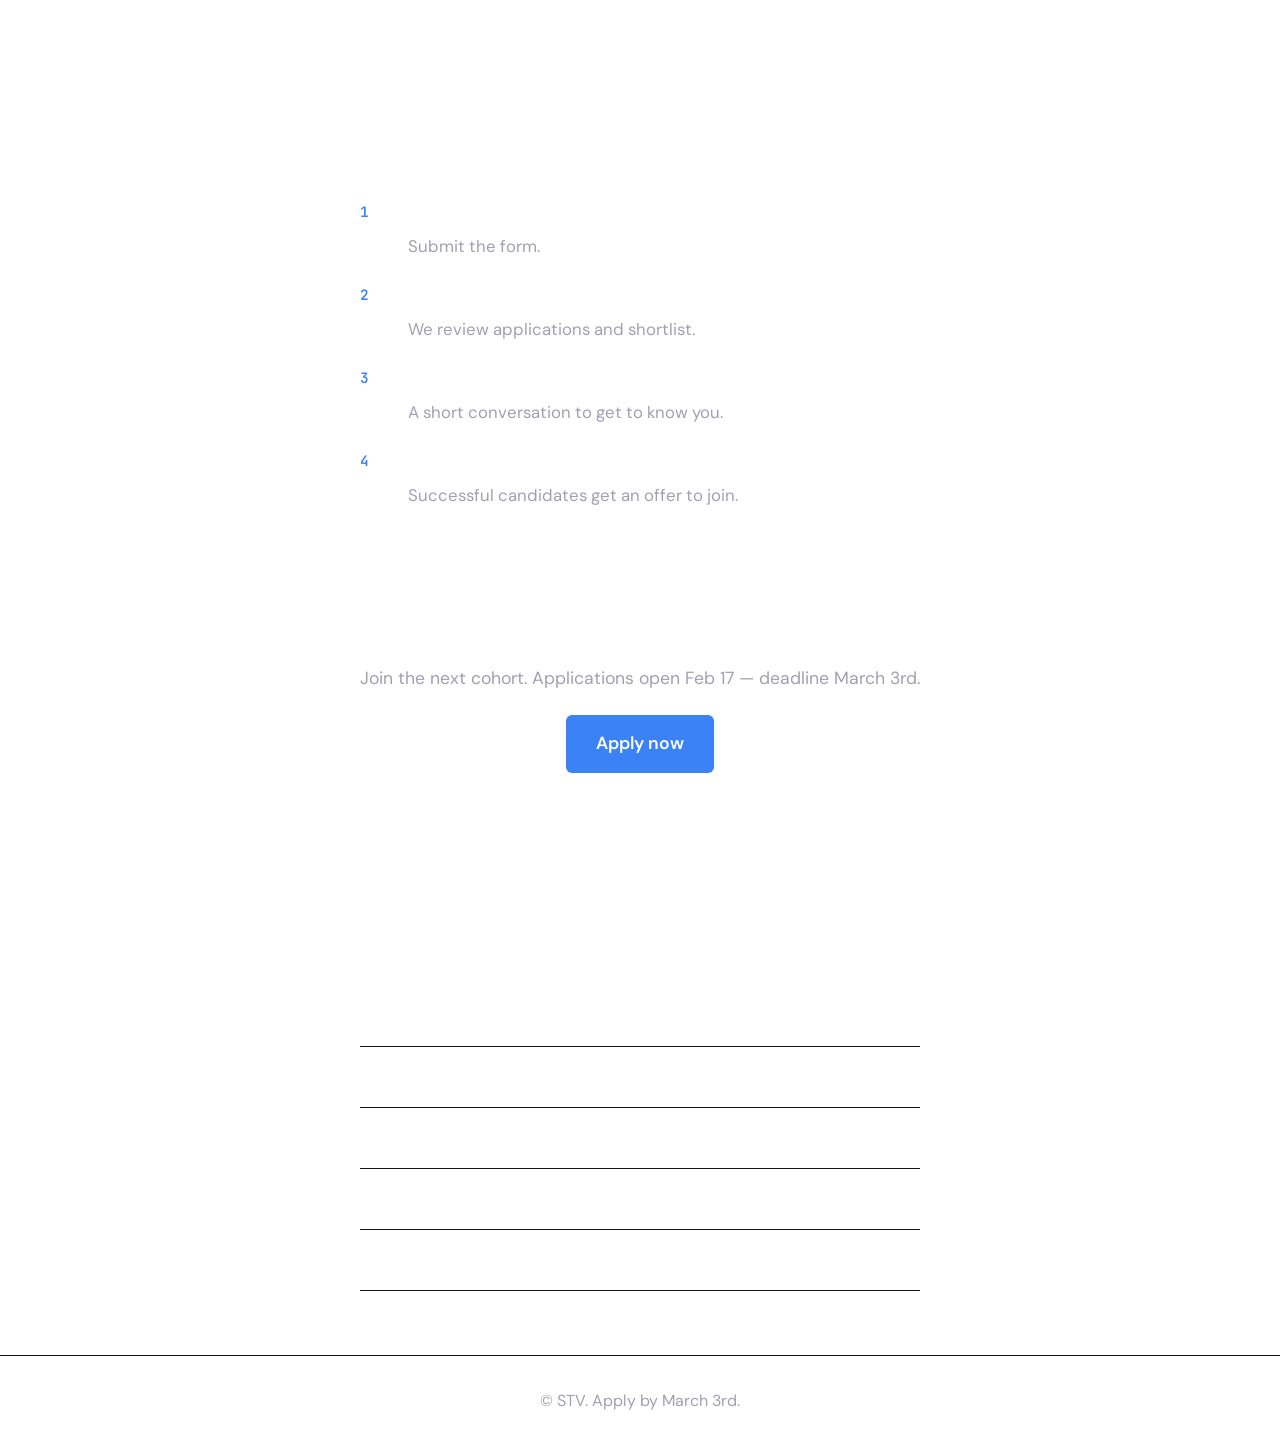
==== commit acb78800: "Add files via upload" ====
--- a/index.html
+++ b/index.html
@@ -7,13 +7,24 @@
   <link rel="preconnect" href="https://fonts.googleapis.com" />
   <link rel="preconnect" href="https://fonts.gstatic.com" crossorigin />
   <link href="https://fonts.googleapis.com/css2?family=DM+Sans:ital,opsz,wght@0,9..40,300;0,9..40,400;0,9..40,500;0,9..40,600;0,9..40,700;1,9..40,400&family=Instrument+Serif:ital@0;1&family=JetBrains+Mono:wght@400;500;600&display=swap" rel="stylesheet" />
-  <link rel="stylesheet" href="styles.css" />
+  <link rel="stylesheet" href="styles.css?v=4" />
 </head>
 <body>
   <div class="bg-tech" aria-hidden="true">
+    <div class="bg-stars-far" aria-hidden="true"></div>
     <div class="bg-stars" aria-hidden="true"></div>
     <div class="bg-gradient-shift"></div>
     <div class="bg-float" aria-hidden="true">
+      <span class="bg-particle"></span>
+      <span class="bg-particle"></span>
+      <span class="bg-particle"></span>
+      <span class="bg-particle"></span>
+      <span class="bg-particle"></span>
+      <span class="bg-particle"></span>
+      <span class="bg-particle"></span>
+      <span class="bg-particle"></span>
+      <span class="bg-particle"></span>
+      <span class="bg-particle"></span>
       <span class="bg-particle"></span>
       <span class="bg-particle"></span>
       <span class="bg-particle"></span>
@@ -32,7 +43,7 @@
   <header class="header">
     <div class="container">
       <a href="/" class="logo">
-        <img src="assets/logo.png" alt="STV" class="logo-img" />
+        <img src="assets/stv-logo-white.png" alt="STV" class="logo-img" />
       </a>
       <a href="https://docs.google.com/forms/d/1zl1nwiatsj6WW4wo2dqx9uAPg2A9zWV1U6yQzz-te5w/edit" target="_blank" rel="noopener noreferrer" class="btn btn-primary">Apply Now</a>
     </div>
@@ -43,30 +54,10 @@
       <div class="container">
         <h1 class="hero-title">Start your career in VC</h1>
         <p class="hero-subtitle">
-          Real deals. Real founders. Real impact. STV is a platform where you learn business, VC, and tech. Join as an intern, learn from the best, and build your network at the region's leading venture fund.
+          Real deals. Real founders. Real impact. STV is a platform where you learn business, VC, and tech. Join as an intern, learn alongside the team, and build your network.
         </p>
         <div class="hero-cta">
           <a href="https://docs.google.com/forms/d/1zl1nwiatsj6WW4wo2dqx9uAPg2A9zWV1U6yQzz-te5w/edit" target="_blank" rel="noopener noreferrer" class="btn btn-primary btn-lg btn-glow">Apply now</a>
-        </div>
-      </div>
-    </section>
-
-    <section class="who-is-stv section">
-      <div class="container">
-        <h2 class="section-title">Who is STV</h2>
-        <div class="who-is-stv-grid">
-          <div class="who-is-stv-item">
-            <span class="who-is-stv-value">$2b</span>
-            <span class="who-is-stv-label">AUM</span>
-          </div>
-          <div class="who-is-stv-item">
-            <span class="who-is-stv-value">#1</span>
-            <span class="who-is-stv-label">VC fund in MENA</span>
-          </div>
-          <div class="who-is-stv-item">
-            <span class="who-is-stv-value">65%</span>
-            <span class="who-is-stv-label">of Saudi Unicorns in Portfolio</span>
-          </div>
         </div>
       </div>
     </section>
@@ -97,12 +88,6 @@
             <p class="why-who-how-text">You’ll work across the full stack of venture: sourcing deals, due diligence, legal, and portfolio support—and more. You’ll also get hands-on with building: supporting portfolio companies and contributing to internal projects. Real responsibility, real learning.</p>
           </div>
         </div>
-      </div>
-    </section>
-
-    <section class="founder-builder section">
-      <div class="container">
-        <p class="founder-builder-subtitle">STV is a multiplier—as demonstrated by our alumni.</p>
       </div>
     </section>
 
--- a/styles.css
+++ b/styles.css
@@ -1,14 +1,14 @@
 /* STV Internship Microsite — match alpha.stv.vc, techy feel */
 :root {
-  --bg: #050508;
-  --bg-soft: #0c0c0f;
-  --bg-elevated: #12121a;
+  --bg: #000000;
+  --bg-soft: #0a0a0a;
+  --bg-elevated: #111111;
   --text: #ffffff;
   --text-muted: #a0a0b0;
   --accent: #3b82f6;
   --accent-hover: #60a5fa;
   --accent-dim: rgba(59, 130, 246, 0.12);
-  --border: #1e1e26;
+  --border: #151515;
   --radius: 6px;
   --font-sans: "DM Sans", system-ui, sans-serif;
   --font-serif: "Instrument Serif", Georgia, serif;
@@ -16,12 +16,12 @@
 }
 
 *, *::before, *::after { box-sizing: border-box; }
-html { scroll-behavior: smooth; }
+html { scroll-behavior: smooth; background: transparent; }
 body {
   margin: 0;
   font-family: var(--font-sans);
   font-size: 1.0625rem;
-  background: var(--bg);
+  background: transparent;
   color: var(--text);
   line-height: 1.65;
   -webkit-font-smoothing: antialiased;
@@ -33,10 +33,10 @@
   inset: 0;
   z-index: -1;
   overflow: hidden;
-  background: var(--bg);
-}
-
-/* Speckled starfield — subtle white/light gray dots */
+  background: #000;
+}
+
+/* Speckled starfield — white dots with slow drift + twinkle (star-like) */
 .bg-stars {
   position: absolute;
   inset: 0;
@@ -45,6 +45,7 @@
   top: 0;
   left: 0;
   pointer-events: none;
+  animation: starsDrift 70s ease-in-out infinite, starsTwinkle 5s ease-in-out infinite;
   box-shadow:
     456px 51px 0 1.98px rgba(255,255,255,0.36),
     571px 209px 0 1.85px rgba(255,255,255,0.78),
@@ -92,16 +93,89 @@
     1135px 1067px 0 1.08px rgba(180,185,200,0.23),
     617px 473px 0 0.94px rgba(180,185,200,0.2),
     903px 999px 0 0.71px rgba(180,185,200,0.3),
-    866px 931px 0 0.86px rgba(180,185,200,0.42);
+    866px 931px 0 0.86px rgba(180,185,200,0.42),
+    120px 340px 0 1.2px rgba(255,255,255,0.5),
+    680px 920px 0 0.9px rgba(255,255,255,0.35),
+    420px 156px 0 1.5px rgba(255,255,255,0.6),
+    1100px 720px 0 0.8px rgba(255,255,255,0.28),
+    250px 980px 0 1.1px rgba(255,255,255,0.45),
+    1550px 380px 0 1.3px rgba(255,255,255,0.55),
+    780px 520px 0 0.7px rgba(255,255,255,0.4),
+    340px 620px 0 1.4px rgba(255,255,255,0.5),
+    920px 180px 0 1px rgba(255,255,255,0.38),
+    150px 1100px 0 0.9px rgba(255,255,255,0.32),
+    580px 440px 0 1.2px rgba(255,255,255,0.48),
+    1320px 890px 0 1.1px rgba(255,255,255,0.42),
+    200px 280px 0 0.85px rgba(255,255,255,0.35),
+    950px 1020px 0 1.3px rgba(255,255,255,0.52),
+    480px 760px 0 0.95px rgba(255,255,255,0.4),
+    1650px 620px 0 1.15px rgba(255,255,255,0.45),
+    72px 580px 0 0.75px rgba(255,255,255,0.3),
+    1120px 260px 0 1.4px rgba(255,255,255,0.58),
+    380px 380px 0 1px rgba(255,255,255,0.45),
+    1200px 700px 0 0.9px rgba(255,255,255,0.4),
+    80px 900px 0 1.1px rgba(255,255,255,0.5),
+    1400px 200px 0 0.8px rgba(255,255,255,0.35),
+    600px 1100px 0 1.2px rgba(255,255,255,0.48),
+    200px 500px 0 0.95px rgba(255,255,255,0.42),
+    1000px 950px 0 1px rgba(255,255,255,0.45),
+    500px 150px 0 0.85px rgba(255,255,255,0.38);
+}
+@keyframes starsDrift {
+  0%, 100% { transform: translate(0, 0); }
+  25% { transform: translate(4px, -6px); }
+  50% { transform: translate(-3px, 5px); }
+  75% { transform: translate(5px, 3px); }
+}
+@keyframes starsTwinkle {
+  0%, 100% { opacity: 0.85; }
+  50% { opacity: 1; }
+}
+
+/* Distant starfield layer — more density, softer */
+.bg-stars-far {
+  position: absolute;
+  inset: 0;
+  width: 0;
+  height: 0;
+  top: 0;
+  left: 0;
+  pointer-events: none;
+  opacity: 0.9;
+  animation: starsDriftFar 90s ease-in-out infinite, starsTwinkle 8s ease-in-out infinite;
+  animation-delay: -20s, -2s;
+  box-shadow:
+    100px 200px 0 0.6px rgba(255,255,255,0.2),
+    400px 80px 0 0.5px rgba(255,255,255,0.18),
+    700px 400px 0 0.7px rgba(255,255,255,0.22),
+    200px 600px 0 0.5px rgba(255,255,255,0.15),
+    900px 150px 0 0.6px rgba(255,255,255,0.2),
+    350px 500px 0 0.5px rgba(255,255,255,0.18),
+    600px 800px 0 0.6px rgba(255,255,255,0.2),
+    150px 350px 0 0.5px rgba(255,255,255,0.16),
+    800px 600px 0 0.7px rgba(255,255,255,0.2),
+    250px 900px 0 0.5px rgba(255,255,255,0.18),
+    500px 300px 0 0.6px rgba(255,255,255,0.2),
+    1100px 500px 0 0.5px rgba(255,255,255,0.18),
+    300px 150px 0 0.6px rgba(255,255,255,0.2),
+    950px 750px 0 0.5px rgba(255,255,255,0.16),
+    50px 450px 0 0.6px rgba(255,255,255,0.2),
+    650px 200px 0 0.5px rgba(255,255,255,0.18),
+    1200px 350px 0 0.6px rgba(255,255,255,0.2),
+    180px 700px 0 0.5px rgba(255,255,255,0.18),
+    750px 950px 0 0.6px rgba(255,255,255,0.2),
+    450px 550px 0 0.5px rgba(255,255,255,0.16);
+}
+@keyframes starsDriftFar {
+  0%, 100% { transform: translate(0, 0); }
+  33% { transform: translate(-2px, 4px); }
+  66% { transform: translate(3px, -2px); }
 }
 
 .bg-gradient-shift {
   position: absolute;
   inset: 0;
-  background: radial-gradient(ellipse 140% 90% at 50% -20%, rgba(59, 130, 246, 0.12) 0%, transparent 45%),
-              radial-gradient(ellipse 100% 60% at 90% 110%, rgba(59, 130, 246, 0.08) 0%, transparent 50%),
-              radial-gradient(ellipse 80% 50% at 10% 90%, rgba(59, 130, 246, 0.05) 0%, transparent 45%);
-  animation: gradientShift 12s ease-in-out infinite alternate;
+  background: transparent;
 }
 @keyframes gradientShift {
   0% { opacity: 1; transform: scale(1); }
@@ -117,24 +191,40 @@
 .bg-particle {
   position: absolute;
   border-radius: 50%;
-  background: rgba(255, 255, 255, 0.08);
-  animation: floatParticle 25s ease-in-out infinite;
-}
-.bg-particle:nth-child(1) { width: 8px; height: 8px; left: 10%; top: 20%; animation-duration: 22s; }
-.bg-particle:nth-child(2) { width: 12px; height: 12px; left: 25%; top: 70%; animation-duration: 28s; animation-delay: -5s; }
-.bg-particle:nth-child(3) { width: 6px; height: 6px; left: 45%; top: 15%; animation-duration: 24s; animation-delay: -10s; }
-.bg-particle:nth-child(4) { width: 10px; height: 10px; left: 60%; top: 55%; animation-duration: 26s; animation-delay: -2s; }
-.bg-particle:nth-child(5) { width: 14px; height: 14px; left: 75%; top: 80%; animation-duration: 30s; animation-delay: -8s; }
-.bg-particle:nth-child(6) { width: 5px; height: 5px; left: 85%; top: 30%; animation-duration: 20s; animation-delay: -12s; }
-.bg-particle:nth-child(7) { width: 9px; height: 9px; left: 15%; top: 45%; animation-duration: 27s; animation-delay: -4s; }
-.bg-particle:nth-child(8) { width: 7px; height: 7px; left: 55%; top: 85%; animation-duration: 23s; animation-delay: -7s; }
-.bg-particle:nth-child(9) { width: 11px; height: 11px; left: 35%; top: 40%; animation-duration: 29s; animation-delay: -15s; }
-.bg-particle:nth-child(10) { width: 6px; height: 6px; left: 90%; top: 60%; animation-duration: 21s; animation-delay: -3s; }
+  background: rgba(255, 255, 255, 0.7);
+  box-shadow: 0 0 10px rgba(255, 255, 255, 0.55);
+  animation: floatParticle 24s ease-in-out infinite, particleTwinkle 4s ease-in-out infinite;
+}
+.bg-particle:nth-child(1) { width: 3px; height: 3px; left: 10%; top: 20%; animation-duration: 22s; animation-delay: 0s; }
+.bg-particle:nth-child(2) { width: 3px; height: 3px; left: 25%; top: 70%; animation-duration: 26s; animation-delay: -5s; }
+.bg-particle:nth-child(3) { width: 3px; height: 3px; left: 45%; top: 15%; animation-duration: 20s; animation-delay: -10s; }
+.bg-particle:nth-child(4) { width: 3px; height: 3px; left: 60%; top: 55%; animation-duration: 28s; animation-delay: -2s; }
+.bg-particle:nth-child(5) { width: 3px; height: 3px; left: 75%; top: 80%; animation-duration: 24s; animation-delay: -8s; }
+.bg-particle:nth-child(6) { width: 3px; height: 3px; left: 85%; top: 30%; animation-duration: 23s; animation-delay: -12s; }
+.bg-particle:nth-child(7) { width: 3px; height: 3px; left: 15%; top: 45%; animation-duration: 25s; animation-delay: -4s; }
+.bg-particle:nth-child(8) { width: 3px; height: 3px; left: 55%; top: 85%; animation-duration: 21s; animation-delay: -7s; }
+.bg-particle:nth-child(9) { width: 3px; height: 3px; left: 35%; top: 40%; animation-duration: 27s; animation-delay: -15s; }
+.bg-particle:nth-child(10) { width: 3px; height: 3px; left: 90%; top: 60%; animation-duration: 22s; animation-delay: -3s; }
+.bg-particle:nth-child(11) { width: 3px; height: 3px; left: 5%; top: 85%; animation-duration: 23s; animation-delay: -6s; }
+.bg-particle:nth-child(12) { width: 3px; height: 3px; left: 70%; top: 10%; animation-duration: 25s; animation-delay: -11s; }
+.bg-particle:nth-child(13) { width: 3px; height: 3px; left: 20%; top: 25%; animation-duration: 21s; animation-delay: -9s; }
+.bg-particle:nth-child(14) { width: 3px; height: 3px; left: 95%; top: 45%; animation-duration: 26s; animation-delay: -1s; }
+.bg-particle:nth-child(15) { width: 3px; height: 3px; left: 40%; top: 65%; animation-duration: 24s; animation-delay: -14s; }
+.bg-particle:nth-child(16) { width: 3px; height: 3px; left: 8%; top: 55%; animation-duration: 23s; animation-delay: -2s; }
+.bg-particle:nth-child(17) { width: 3px; height: 3px; left: 65%; top: 75%; animation-duration: 27s; animation-delay: -9s; }
+.bg-particle:nth-child(18) { width: 3px; height: 3px; left: 30%; top: 12%; animation-duration: 21s; animation-delay: -6s; }
+.bg-particle:nth-child(19) { width: 3px; height: 3px; left: 88%; top: 88%; animation-duration: 25s; animation-delay: -12s; }
+.bg-particle:nth-child(20) { width: 3px; height: 3px; left: 52%; top: 35%; animation-duration: 22s; animation-delay: -4s; }
 @keyframes floatParticle {
-  0%, 100% { transform: translate(0, 0) scale(1); opacity: 0.08; }
-  25% { transform: translate(30px, -40px) scale(1.1); opacity: 0.12; }
-  50% { transform: translate(-20px, 25px) scale(0.95); opacity: 0.06; }
-  75% { transform: translate(15px, 35px) scale(1.05); opacity: 0.1; }
+  0%, 100% { transform: translate(0, 0); opacity: 0.55; }
+  20% { transform: translate(22px, -18px); opacity: 0.75; }
+  40% { transform: translate(-14px, 12px); opacity: 0.5; }
+  60% { transform: translate(18px, 14px); opacity: 0.65; }
+  80% { transform: translate(-10px, -20px); opacity: 0.55; }
+}
+@keyframes particleTwinkle {
+  0%, 100% { filter: brightness(0.9); }
+  50% { filter: brightness(1.1); }
 }
 
 .bg-glow {
@@ -149,7 +239,8 @@
   background: var(--accent);
   top: -120px;
   right: -80px;
-  opacity: 0.2;
+  opacity: 0;
+  pointer-events: none;
 }
 .bg-glow-2 {
   width: 320px;
@@ -158,7 +249,8 @@
   bottom: -80px;
   left: -60px;
   animation-delay: -8s, -3s;
-  opacity: 0.18;
+  opacity: 0;
+  pointer-events: none;
 }
 @keyframes float {
   0%, 100% { transform: translate(0, 0) scale(1); }
@@ -181,7 +273,7 @@
   position: sticky;
   top: 0;
   z-index: 100;
-  background: rgba(5, 5, 8, 0.85);
+  background: rgba(0, 0, 0, 0.85);
   backdrop-filter: blur(12px);
   -webkit-backdrop-filter: blur(12px);
   border-bottom: 1px solid var(--border);
@@ -194,7 +286,7 @@
   padding-bottom: 1rem;
 }
 .logo { display: inline-block; text-decoration: none; line-height: 0; }
-.logo-img { display: block; height: 72px; width: auto; object-fit: contain; }
+.logo-img { display: block; height: 37px; width: auto; object-fit: contain; }
 
 .btn {
   display: inline-block;
@@ -214,7 +306,7 @@
 }
 .btn-primary:hover { background: var(--accent-hover); }
 .btn-lg { padding: 0.9rem 1.85rem; font-size: 1.1rem; }
-.btn-glow { box-shadow: 0 0 20px rgba(59, 130, 246, 0.4); }
+.btn-glow { box-shadow: none; }
 
 .hero {
   padding: 4rem 0 5rem;
@@ -241,6 +333,7 @@
   border-top: 1px solid var(--border);
   border-bottom: 1px solid var(--border);
   position: relative;
+  background: transparent;
 }
 .backers-noise {
   position: absolute;
@@ -255,13 +348,15 @@
   text-transform: lowercase;
   margin: 0 0 1rem;
 }
-.backers-logos-wrap { margin: 0 auto; position: relative; z-index: 1; }
+.backers-logos-wrap { margin: 0 auto; position: relative; z-index: 1; background: transparent; }
 .backers-logos-img {
   max-width: 100%;
   height: auto;
   max-height: 48px;
   object-fit: contain;
   filter: grayscale(1) opacity(0.8);
+  background: transparent;
+  mix-blend-mode: lighten;
 }
 
 /* Who is STV — stats strip */
@@ -448,7 +543,7 @@
   .alumni-grid { grid-template-columns: 1fr; }
 }
 .alumni-card {
-  background: rgba(18, 18, 26, 0.95);
+  background: rgba(0, 0, 0, 0.7);
   border: 1px solid rgba(255, 255, 255, 0.14);
   border-radius: 12px;
   overflow: hidden;
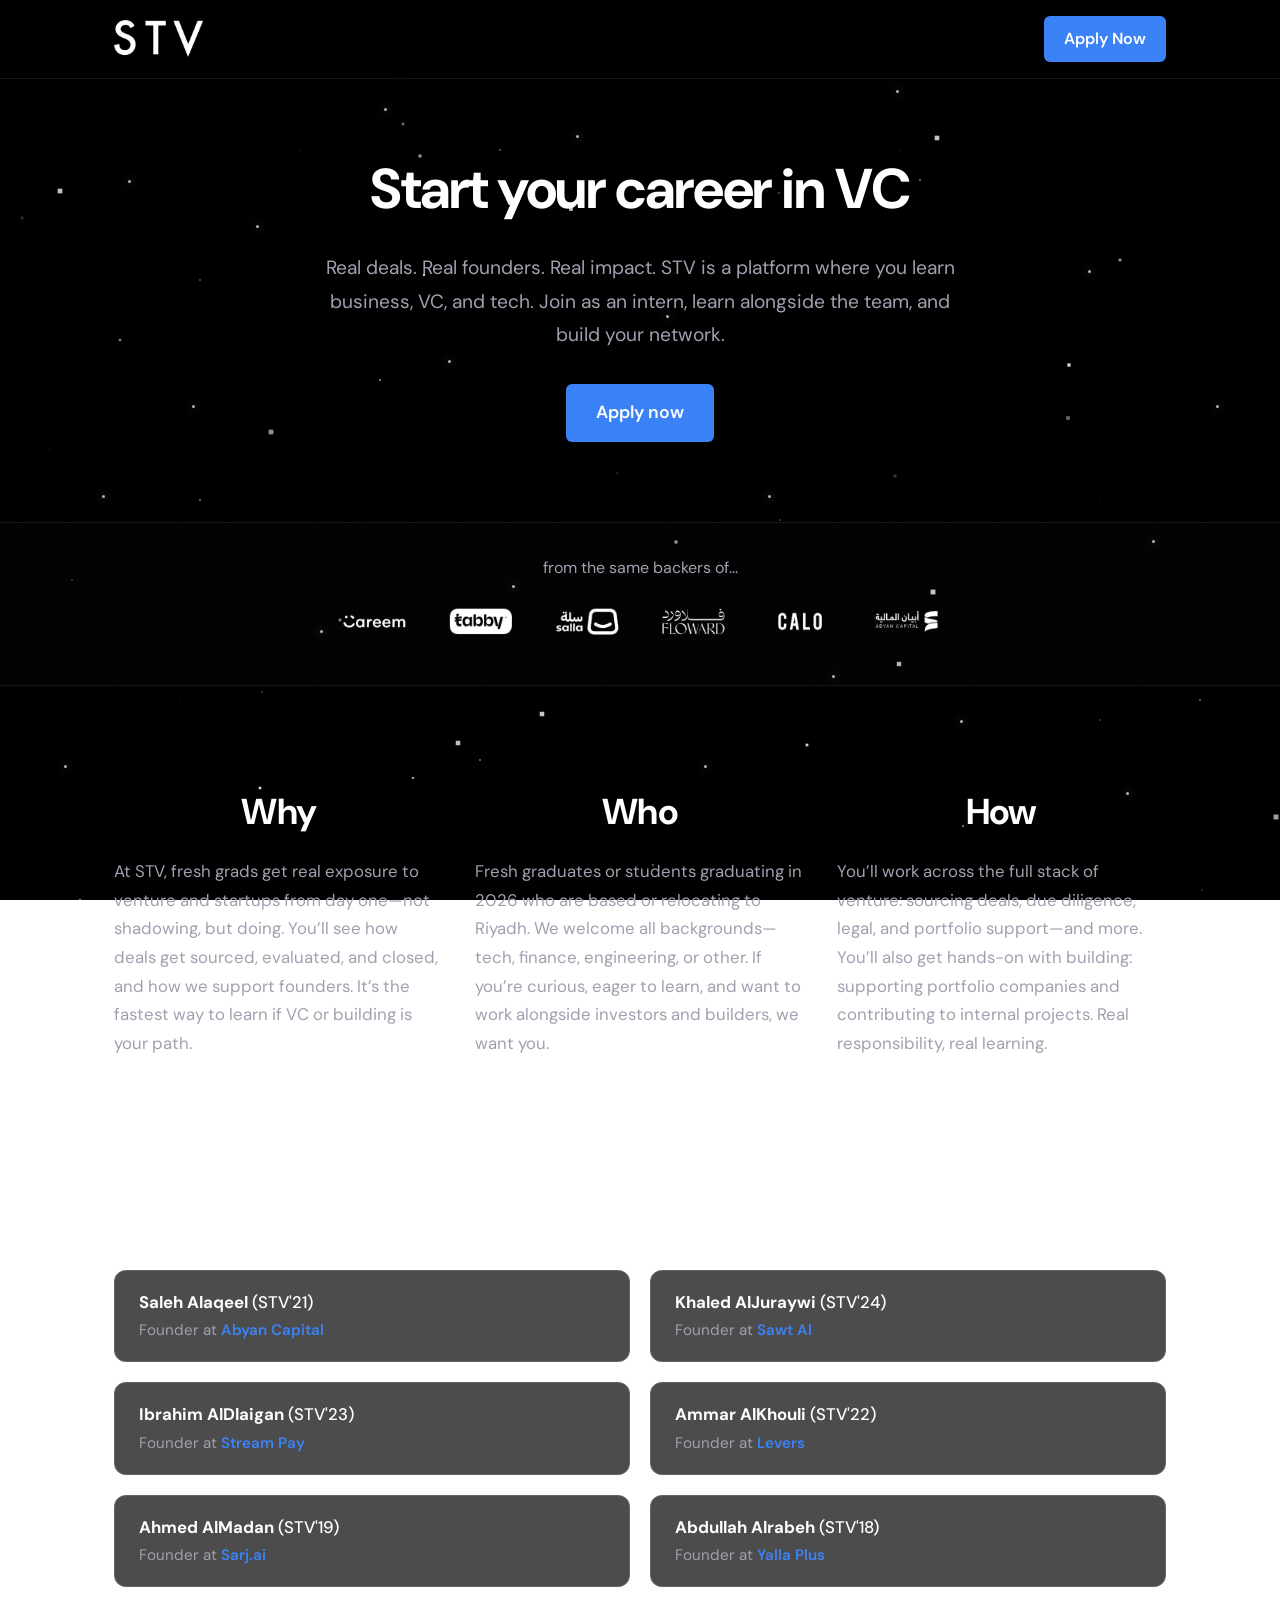
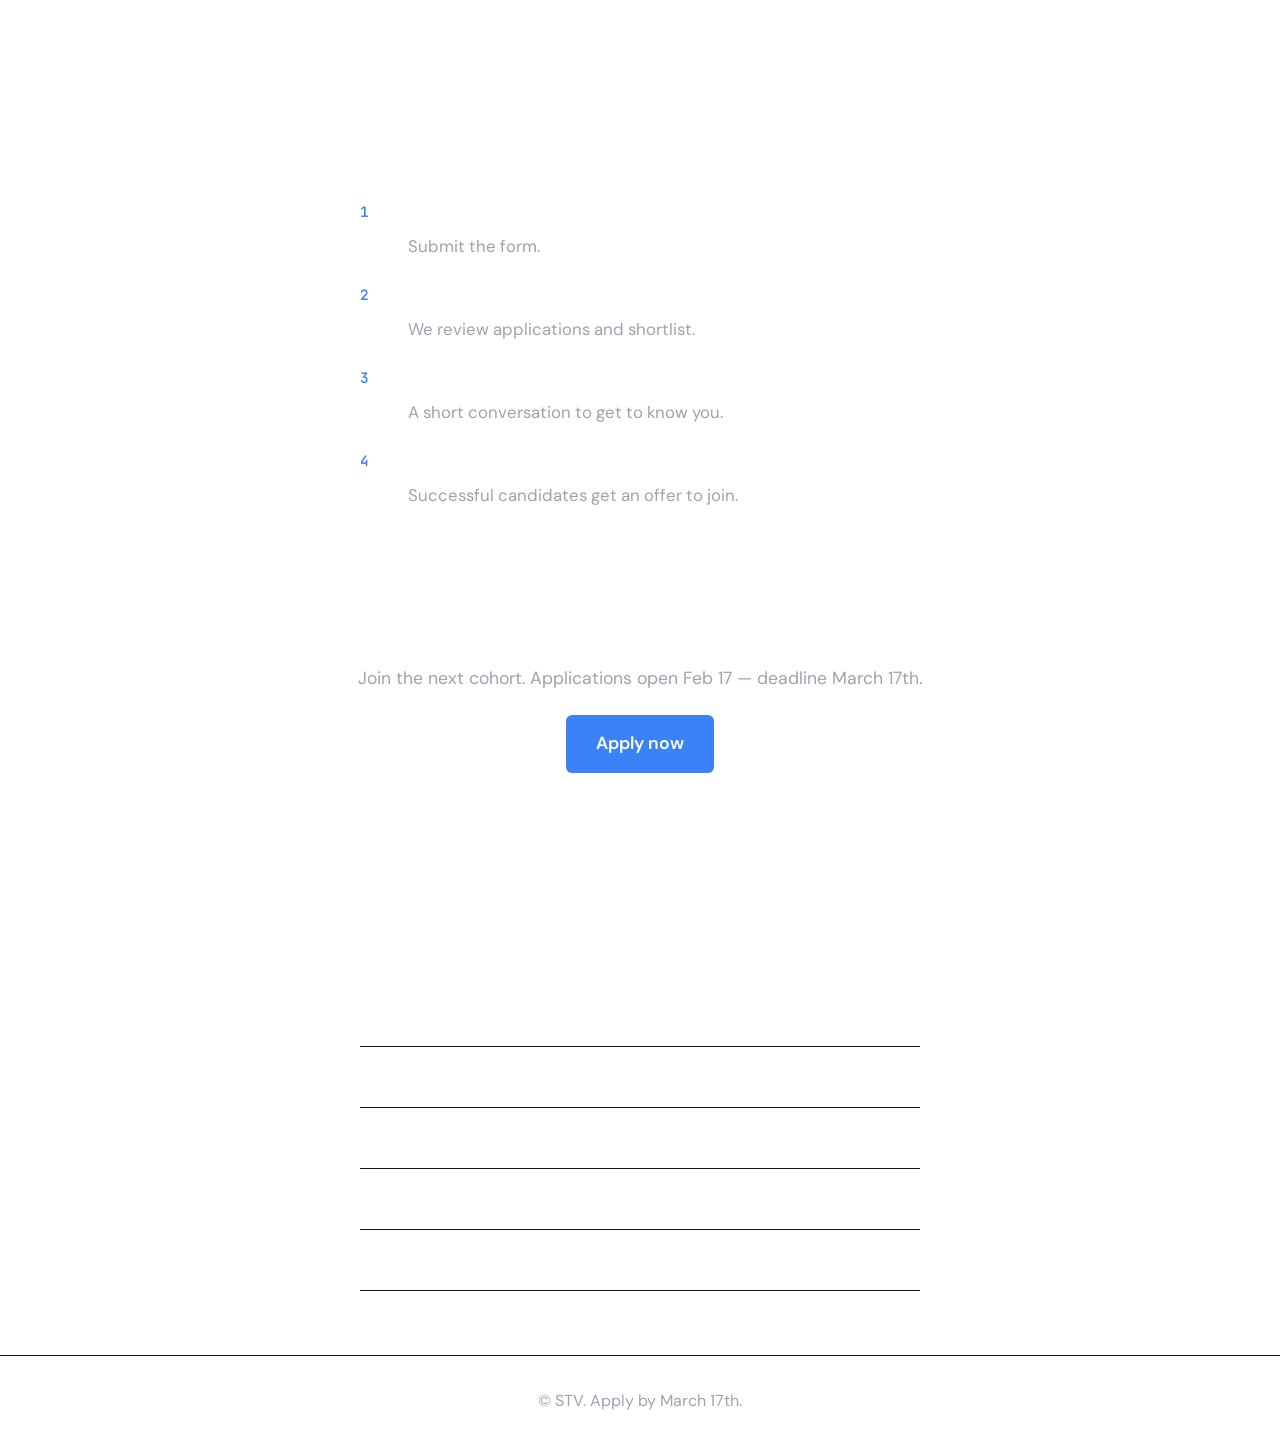
==== commit 87a73d08: "Add files via upload" ====
--- a/index.html
+++ b/index.html
@@ -145,7 +145,7 @@
           <li><h3>Offer</h3><p>Successful candidates get an offer to join.</p></li>
         </ol>
         <h3 class="cta-headline">Ready to jump in?</h3>
-        <p class="cta-subline">Join the next cohort. Applications open Feb 17 — deadline March 3rd.</p>
+        <p class="cta-subline">Join the next cohort. Applications open Feb 17 — deadline March 17th.</p>
         <a href="https://docs.google.com/forms/d/1zl1nwiatsj6WW4wo2dqx9uAPg2A9zWV1U6yQzz-te5w/edit" target="_blank" rel="noopener noreferrer" class="btn btn-primary btn-lg btn-glow" id="apply">Apply now</a>
       </div>
     </section>
@@ -172,7 +172,7 @@
           </details>
           <details class="faq-item">
             <summary>When is the deadline?</summary>
-            <p>Applications open February 17th. The deadline is March 3rd (2 weeks from opening). Apply before the deadline to be considered for the next cohort.</p>
+            <p>Applications open February 17th. The deadline is March 17th. Apply before the deadline to be considered for the next cohort.</p>
           </details>
         </div>
       </div>
@@ -181,7 +181,7 @@
 
   <footer class="footer">
     <div class="container">
-      <p class="footer-text">© STV. Apply by March 3rd.</p>
+      <p class="footer-text">© STV. Apply by March 17th.</p>
     </div>
   </footer>
 </body>
--- a/styles.css
+++ b/styles.css
@@ -354,9 +354,7 @@
   height: auto;
   max-height: 48px;
   object-fit: contain;
-  filter: grayscale(1) opacity(0.8);
   background: transparent;
-  mix-blend-mode: lighten;
 }
 
 /* Who is STV — stats strip */
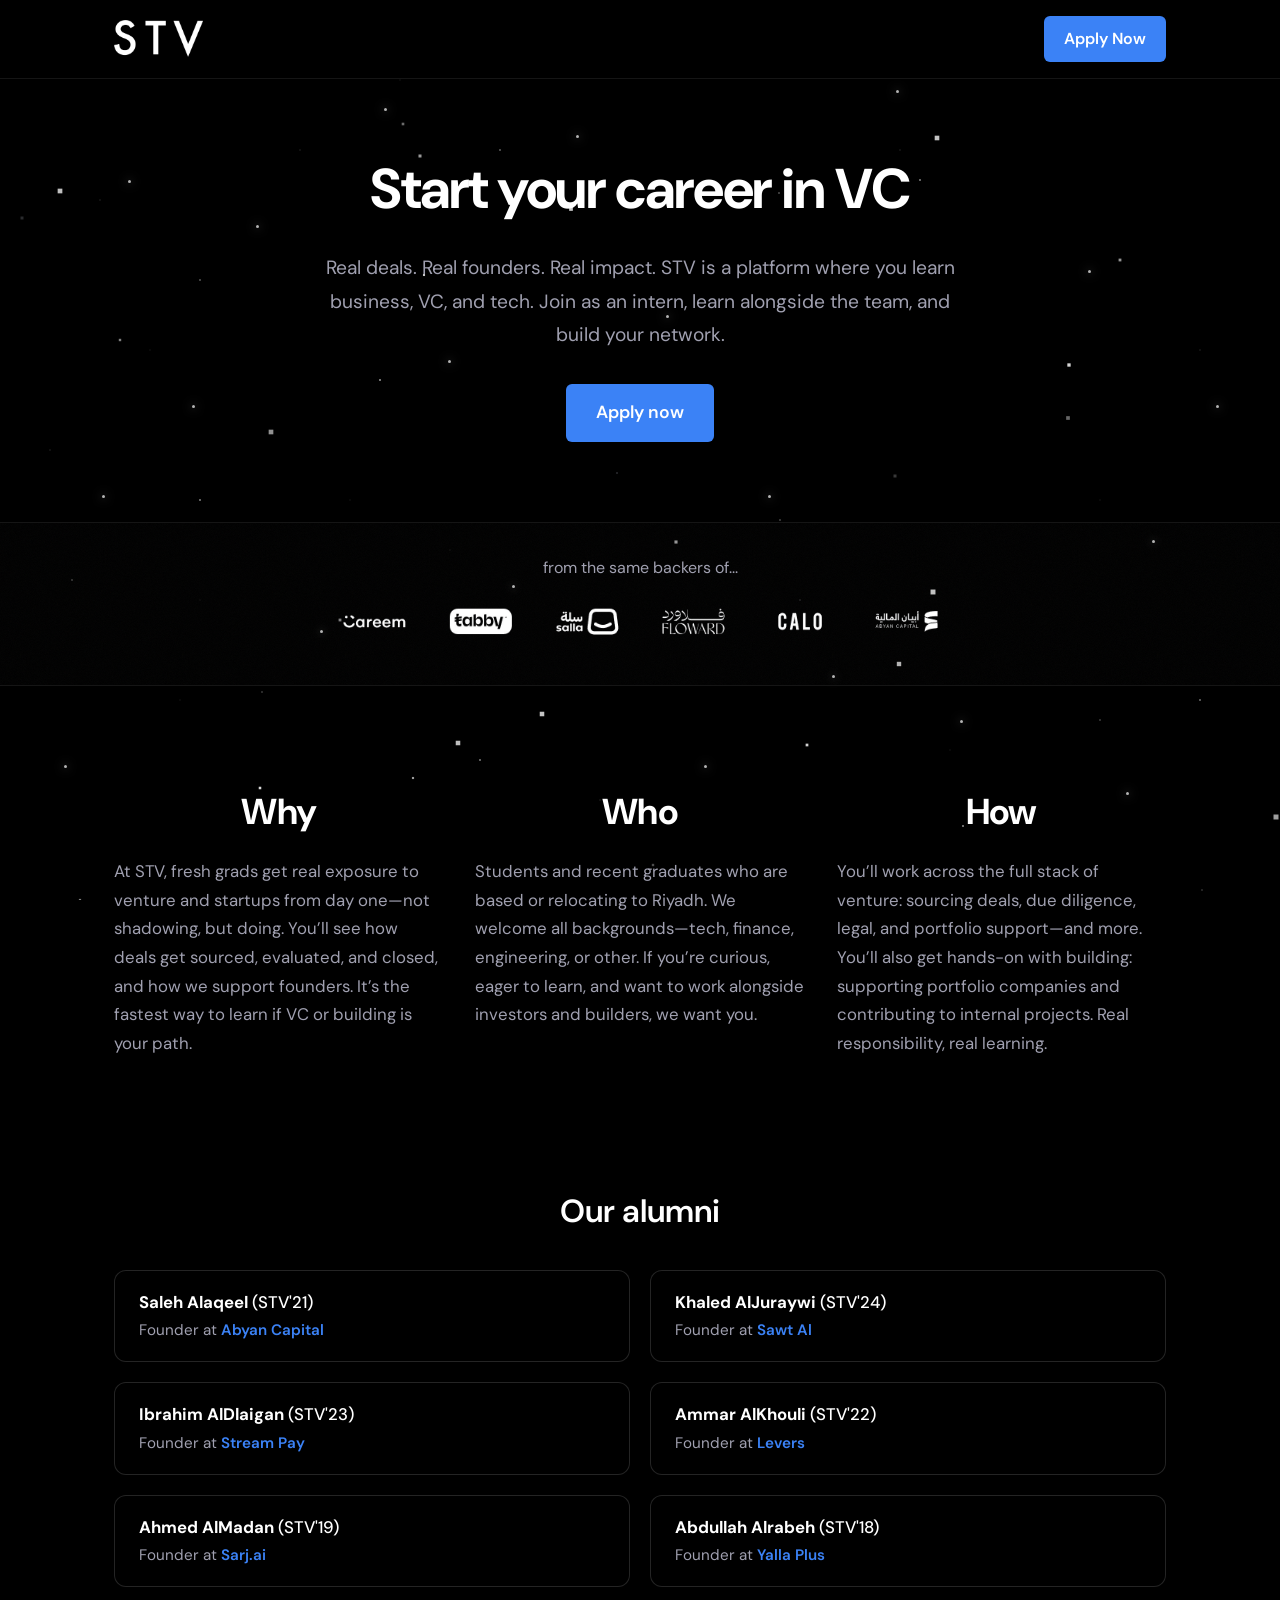
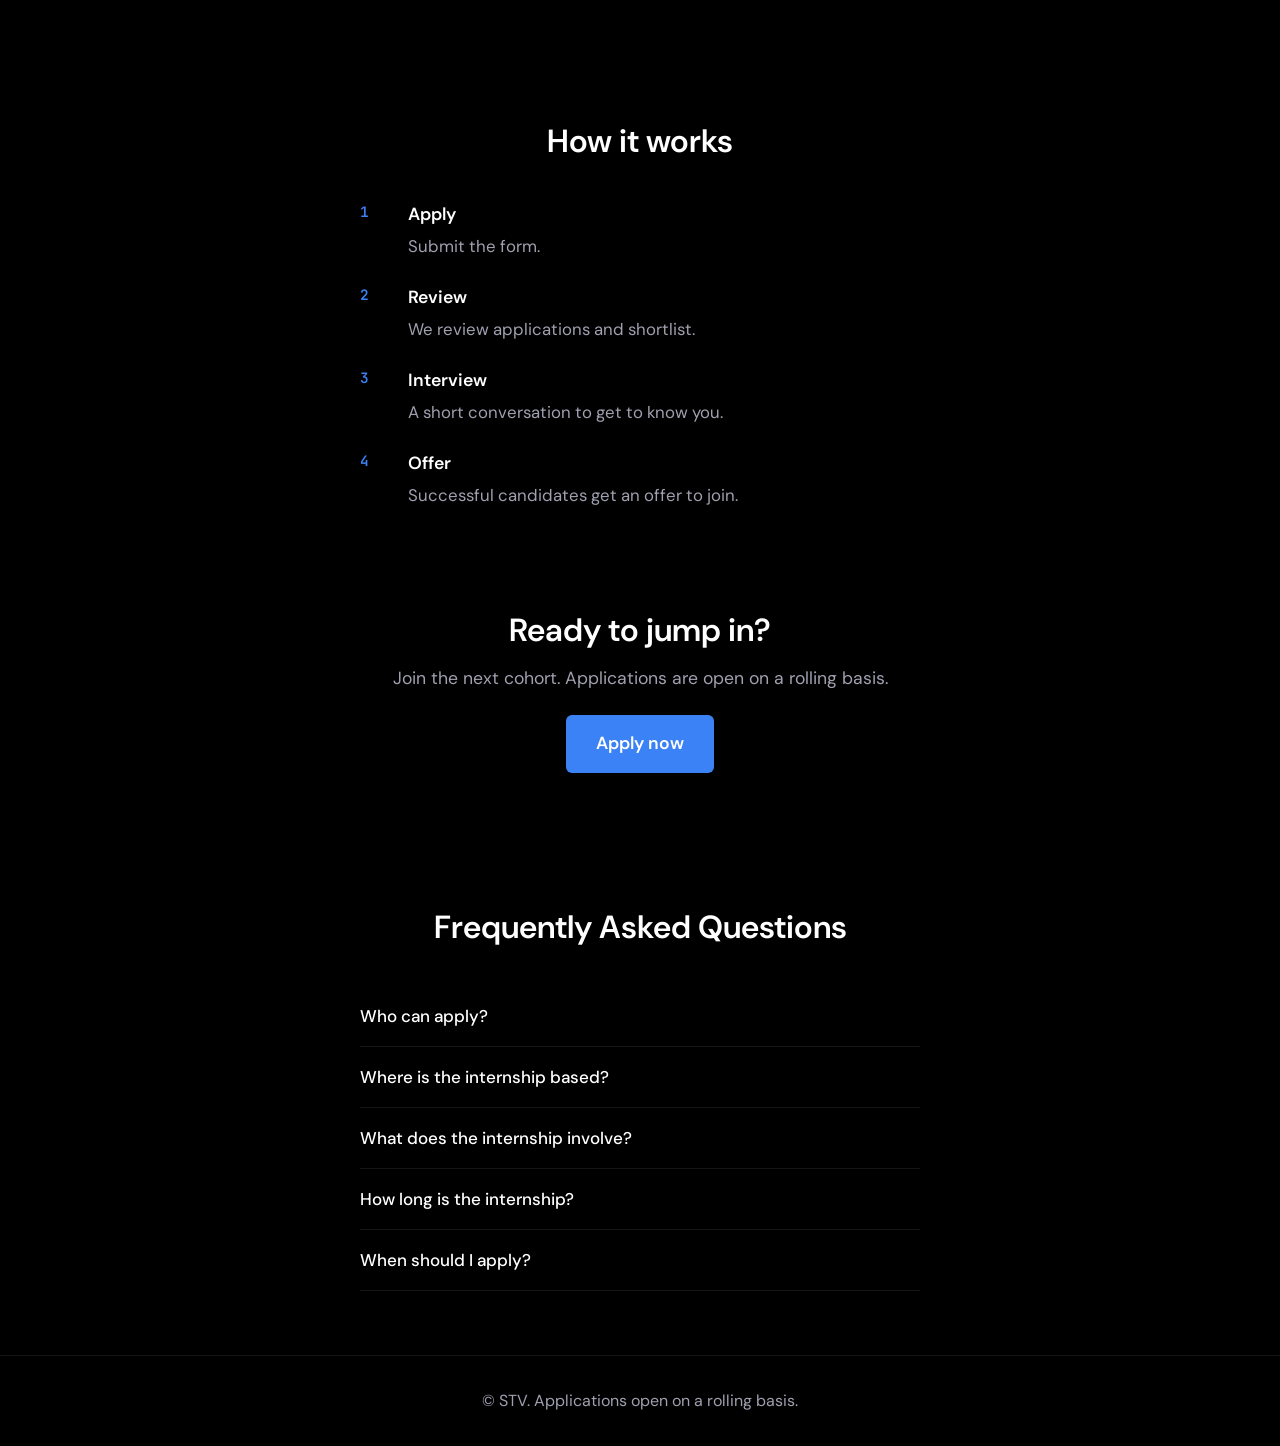
==== commit 5d18e8ff: "Broaden eligibility copy, link backer logos, fix white bars on mobile - "Fresh graduates or students" ====
--- a/index.html
+++ b/index.html
@@ -2,12 +2,27 @@
 <html lang="en">
 <head>
   <meta charset="UTF-8" />
-  <meta name="viewport" content="width=device-width, initial-scale=1.0" />
+  <meta name="viewport" content="width=device-width, initial-scale=1.0, viewport-fit=cover" />
+  <meta name="theme-color" content="#000000" />
   <title>STV Internship | Apply Now</title>
+  <!-- Open Graph / Facebook, LinkedIn, etc. -->
+  <meta property="og:type" content="website" />
+  <meta property="og:url" content="https://stv-internship-ax2s.vercel.app/" />
+  <meta property="og:title" content="Start your career in VC" />
+  <meta property="og:description" content="Real deals. Real founders. Real impact. STV is a platform where you learn business, VC, and tech. Join as an intern, learn alongside the team, and build your network. Applications are open on a rolling basis." />
+  <meta property="og:image" content="https://stv-internship-ax2s.vercel.app/assets/stv-logo-white.png" />
+  <meta property="og:image:width" content="2048" />
+  <meta property="og:image:height" content="849" />
+  <!-- Twitter Card -->
+  <meta name="twitter:card" content="summary_large_image" />
+  <meta name="twitter:url" content="https://stv-internship-ax2s.vercel.app/" />
+  <meta name="twitter:title" content="Start your career in VC" />
+  <meta name="twitter:description" content="Real deals. Real founders. Real impact. STV is a platform where you learn business, VC, and tech. Join as an intern, learn alongside the team, and build your network. Applications are open on a rolling basis." />
+  <meta name="twitter:image" content="https://stv-internship-ax2s.vercel.app/assets/stv-logo-white.png" />
   <link rel="preconnect" href="https://fonts.googleapis.com" />
   <link rel="preconnect" href="https://fonts.gstatic.com" crossorigin />
   <link href="https://fonts.googleapis.com/css2?family=DM+Sans:ital,opsz,wght@0,9..40,300;0,9..40,400;0,9..40,500;0,9..40,600;0,9..40,700;1,9..40,400&family=Instrument+Serif:ital@0;1&family=JetBrains+Mono:wght@400;500;600&display=swap" rel="stylesheet" />
-  <link rel="stylesheet" href="styles.css?v=4" />
+  <link rel="stylesheet" href="styles.css?v=5" />
 </head>
 <body>
   <div class="bg-tech" aria-hidden="true">
@@ -68,6 +83,12 @@
         <p class="backers-headline">from the same backers of...</p>
         <div class="backers-logos-wrap">
           <img src="assets/backers-logos.png" alt="Careem, Tabby, Salla, Floward, Calo, Abyan Capital" class="backers-logos-img" />
+          <a href="https://www.careem.com" target="_blank" rel="noopener" class="backers-logo-link" style="left: 0;" aria-label="Careem"></a>
+          <a href="https://tabby.ai" target="_blank" rel="noopener" class="backers-logo-link" style="left: 16.666%;" aria-label="Tabby"></a>
+          <a href="https://salla.com" target="_blank" rel="noopener" class="backers-logo-link" style="left: 33.333%;" aria-label="Salla"></a>
+          <a href="https://floward.com" target="_blank" rel="noopener" class="backers-logo-link" style="left: 50%;" aria-label="Floward"></a>
+          <a href="https://calo.app" target="_blank" rel="noopener" class="backers-logo-link" style="left: 66.666%;" aria-label="Calo"></a>
+          <a href="https://www.abyancapital.sa" target="_blank" rel="noopener" class="backers-logo-link" style="left: 83.333%;" aria-label="Abyan Capital"></a>
         </div>
       </div>
     </section>
@@ -81,7 +102,7 @@
           </div>
           <div class="why-who-how-col">
             <h2 class="why-who-how-heading">Who</h2>
-            <p class="why-who-how-text">Fresh graduates or students graduating in 2026 who are based or relocating to Riyadh. We welcome all backgrounds—tech, finance, engineering, or other. If you’re curious, eager to learn, and want to work alongside investors and builders, we want you.</p>
+            <p class="why-who-how-text">Students and recent graduates who are based or relocating to Riyadh. We welcome all backgrounds—tech, finance, engineering, or other. If you’re curious, eager to learn, and want to work alongside investors and builders, we want you.</p>
           </div>
           <div class="why-who-how-col">
             <h2 class="why-who-how-heading">How</h2>
@@ -145,7 +166,7 @@
           <li><h3>Offer</h3><p>Successful candidates get an offer to join.</p></li>
         </ol>
         <h3 class="cta-headline">Ready to jump in?</h3>
-        <p class="cta-subline">Join the next cohort. Applications open Feb 17 — deadline March 17th.</p>
+        <p class="cta-subline">Join the next cohort. Applications are open on a rolling basis.</p>
         <a href="https://docs.google.com/forms/d/1zl1nwiatsj6WW4wo2dqx9uAPg2A9zWV1U6yQzz-te5w/edit" target="_blank" rel="noopener noreferrer" class="btn btn-primary btn-lg btn-glow" id="apply">Apply now</a>
       </div>
     </section>
@@ -156,7 +177,7 @@
         <div class="faq-list">
           <details class="faq-item">
             <summary>Who can apply?</summary>
-            <p>Fresh graduates or students graduating in 2026 who are eager to learn business, VC, and tech. We welcome all backgrounds—tech, finance, engineering, or other—as long as you’re curious and want to learn.</p>
+            <p>Students and recent graduates who are eager to learn business, VC, and tech. We welcome all backgrounds—tech, finance, engineering, or other—as long as you’re curious and want to learn.</p>
           </details>
           <details class="faq-item">
             <summary>Where is the internship based?</summary>
@@ -171,8 +192,8 @@
             <p>Duration and start dates are discussed during the process. We’ll share more details when we get in touch.</p>
           </details>
           <details class="faq-item">
-            <summary>When is the deadline?</summary>
-            <p>Applications open February 17th. The deadline is March 17th. Apply before the deadline to be considered for the next cohort.</p>
+            <summary>When should I apply?</summary>
+            <p>Applications are open on a rolling basis—we review them as they come in, so apply whenever you’re ready.</p>
           </details>
         </div>
       </div>
@@ -181,7 +202,7 @@
 
   <footer class="footer">
     <div class="container">
-      <p class="footer-text">© STV. Apply by March 17th.</p>
+      <p class="footer-text">© STV. Applications open on a rolling basis.</p>
     </div>
   </footer>
 </body>
--- a/styles.css
+++ b/styles.css
@@ -16,7 +16,7 @@
 }
 
 *, *::before, *::after { box-sizing: border-box; }
-html { scroll-behavior: smooth; background: transparent; }
+html { scroll-behavior: smooth; background: var(--bg); }
 body {
   margin: 0;
   font-family: var(--font-sans);
@@ -348,7 +348,14 @@
   text-transform: lowercase;
   margin: 0 0 1rem;
 }
-.backers-logos-wrap { margin: 0 auto; position: relative; z-index: 1; background: transparent; }
+.backers-logos-wrap { margin: 0 auto; position: relative; z-index: 1; background: transparent; width: fit-content; }
+.backers-logo-link {
+  position: absolute;
+  top: 0;
+  height: 100%;
+  width: 16.666%;
+  z-index: 2;
+}
 .backers-logos-img {
   max-width: 100%;
   height: auto;
